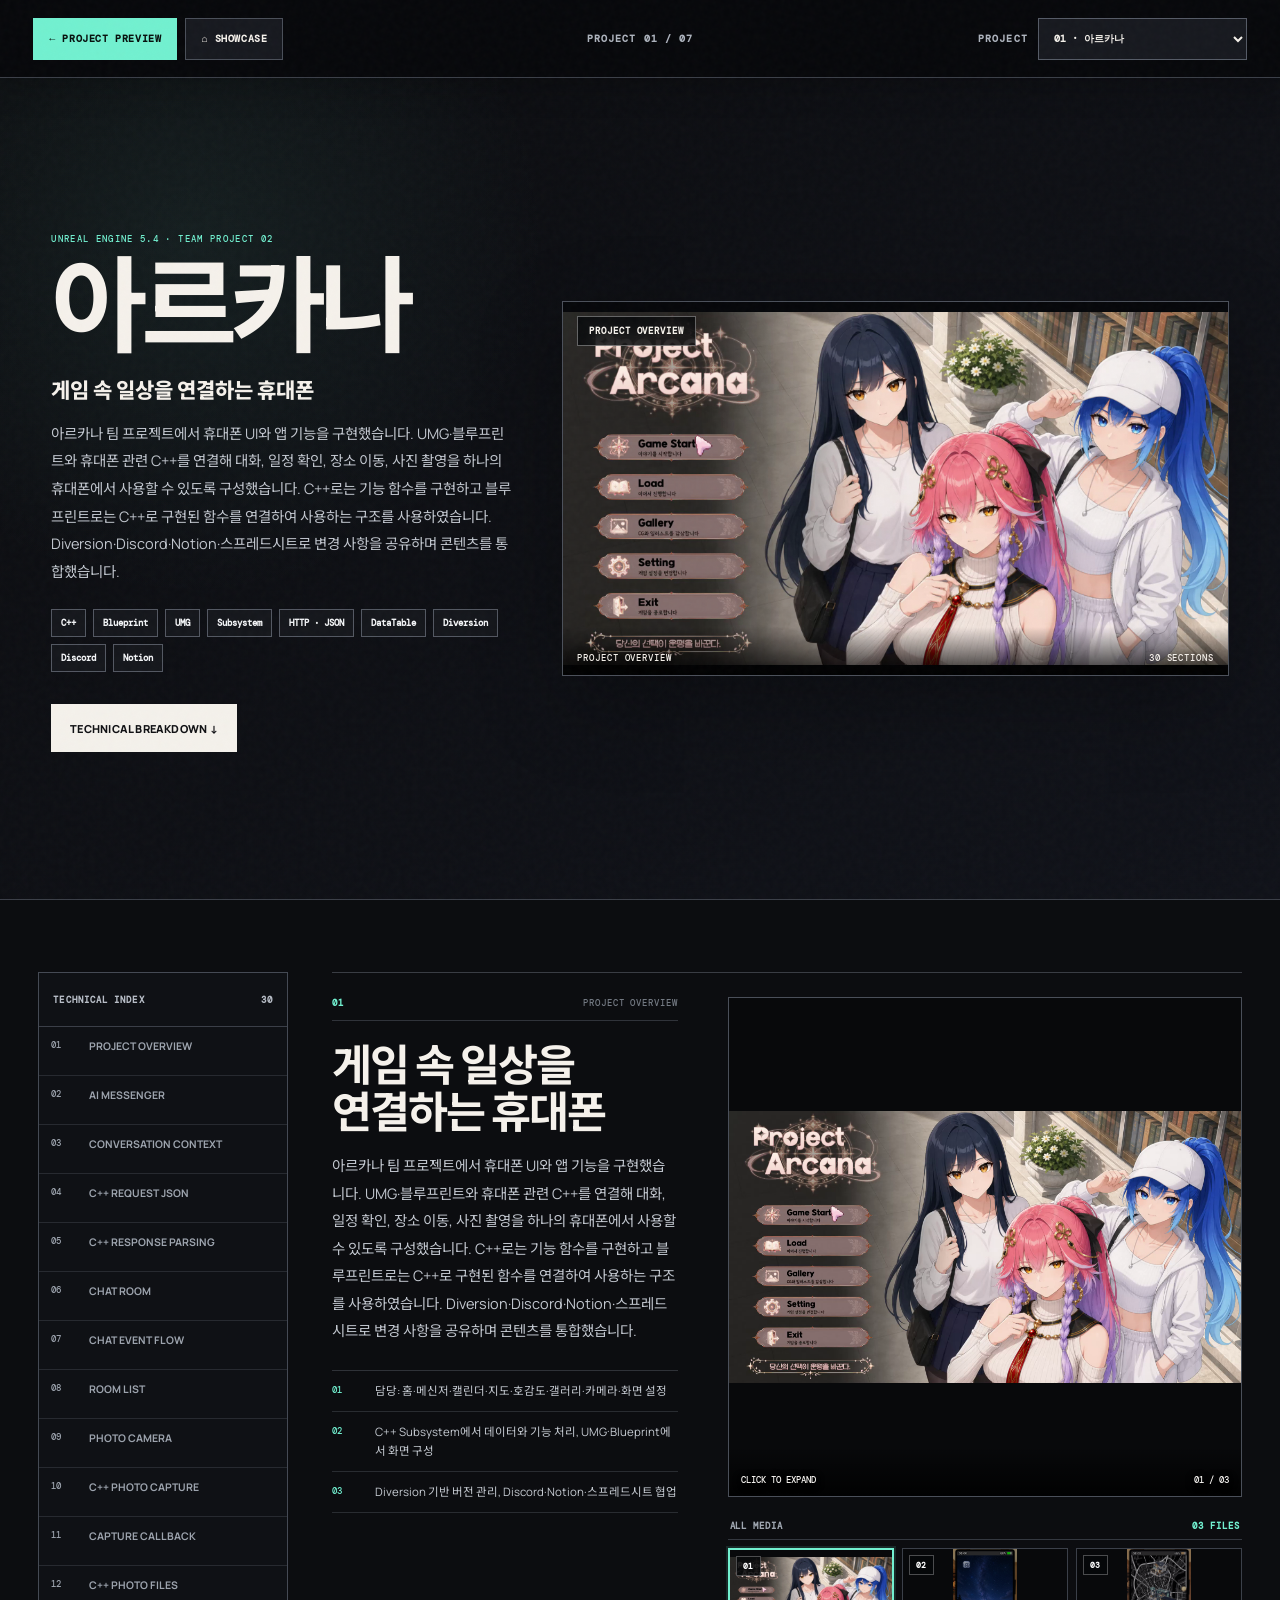
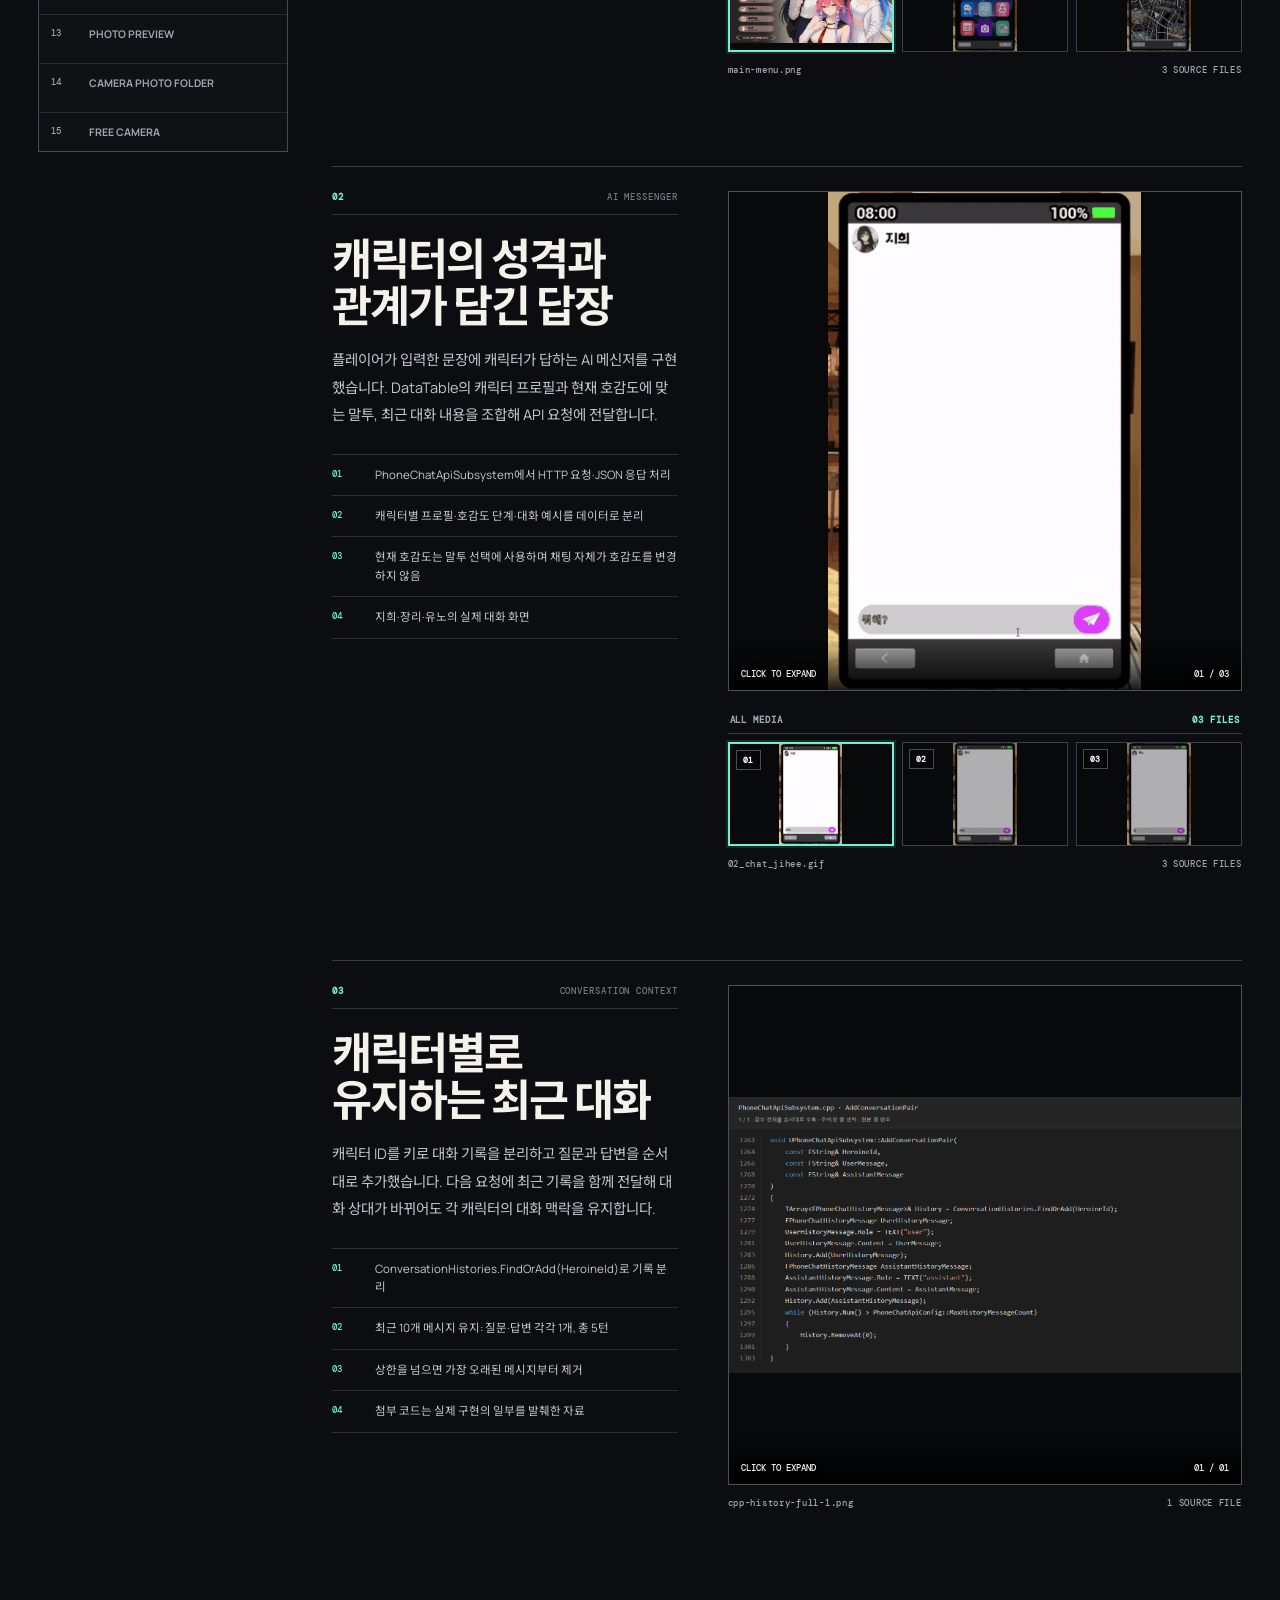
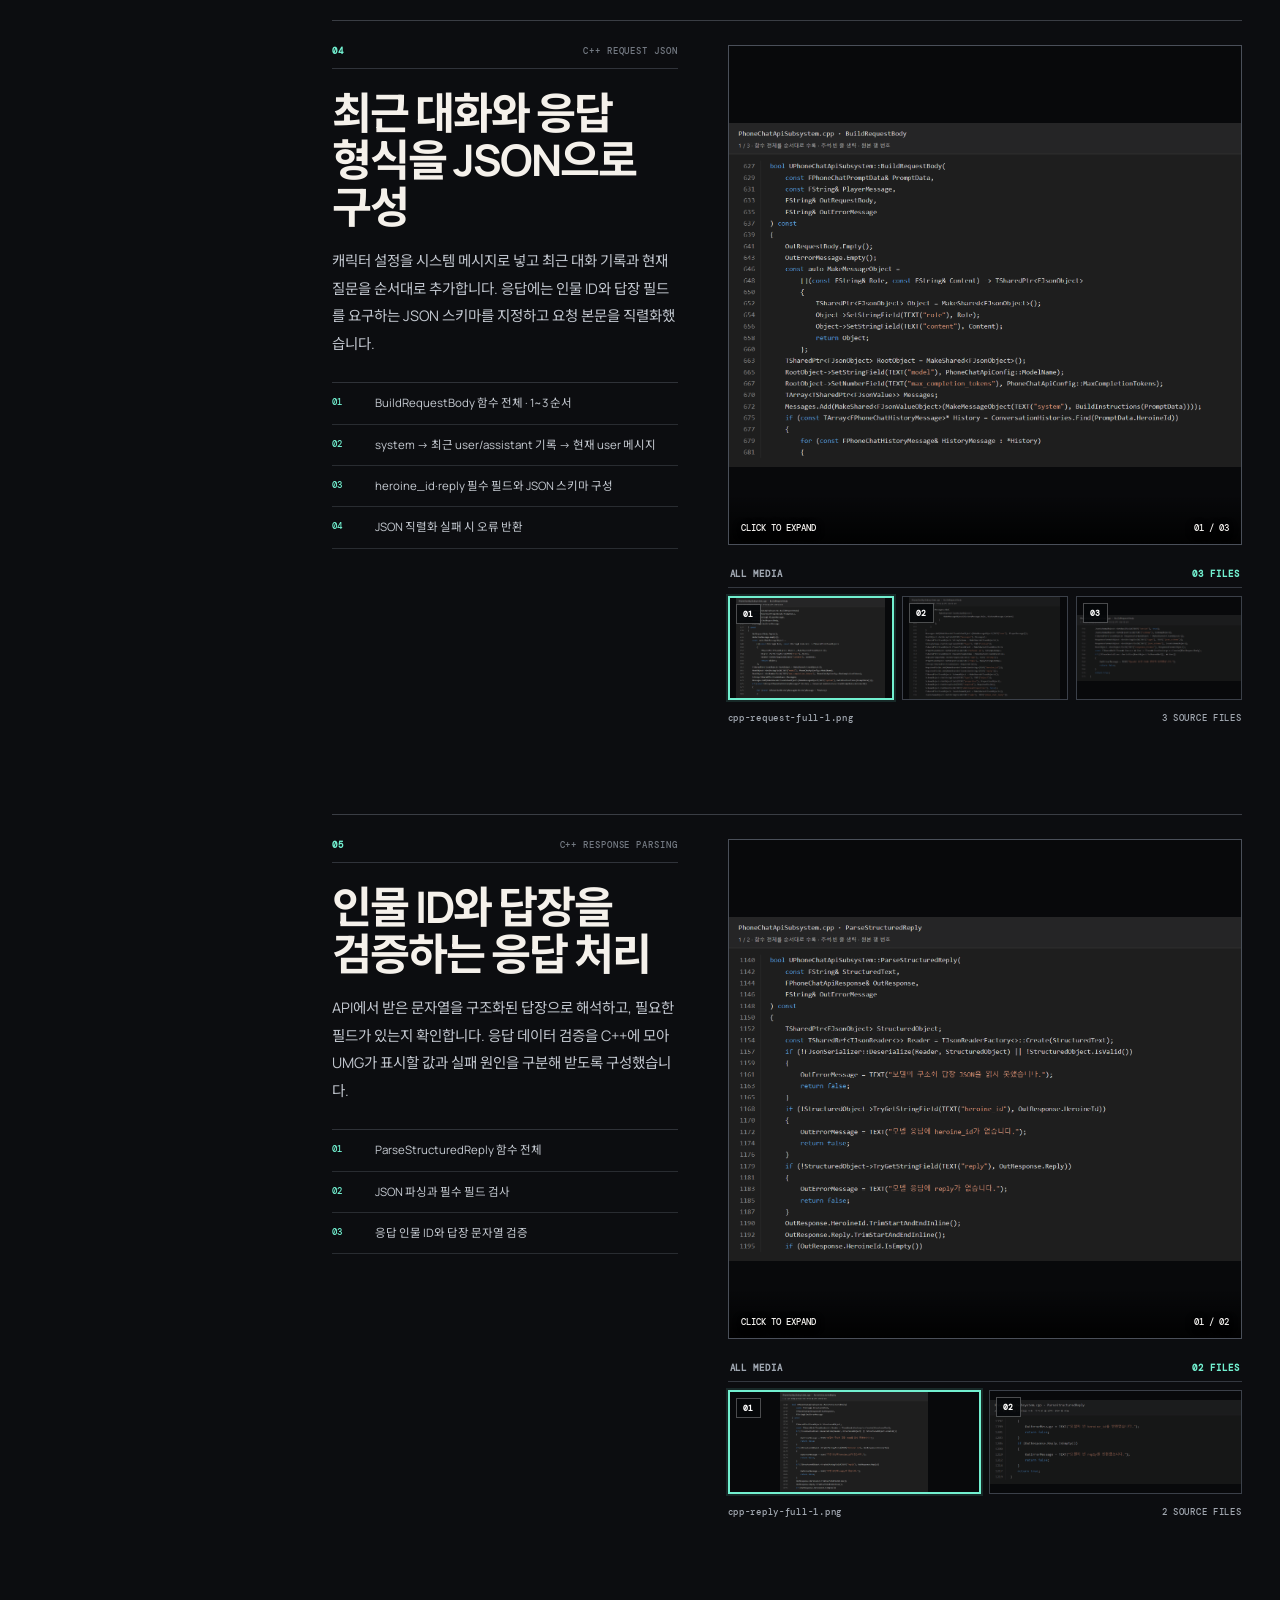
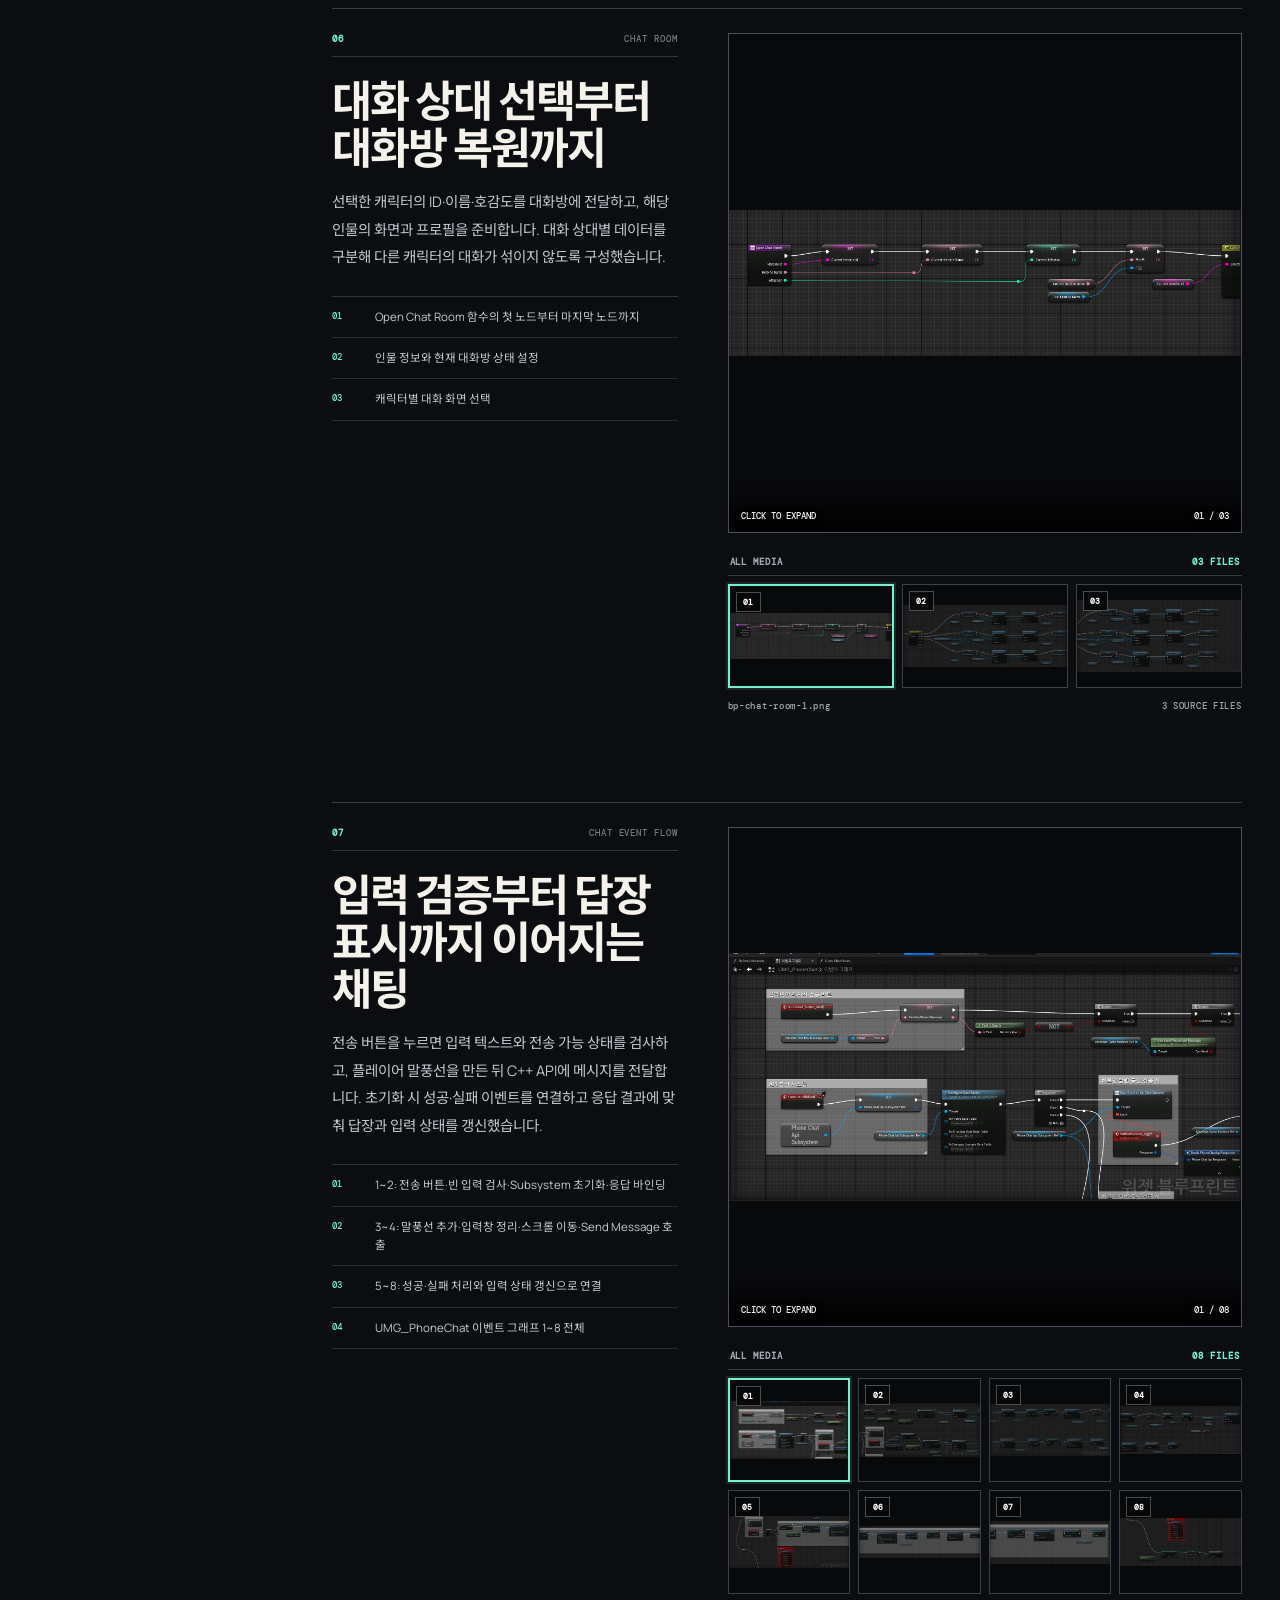
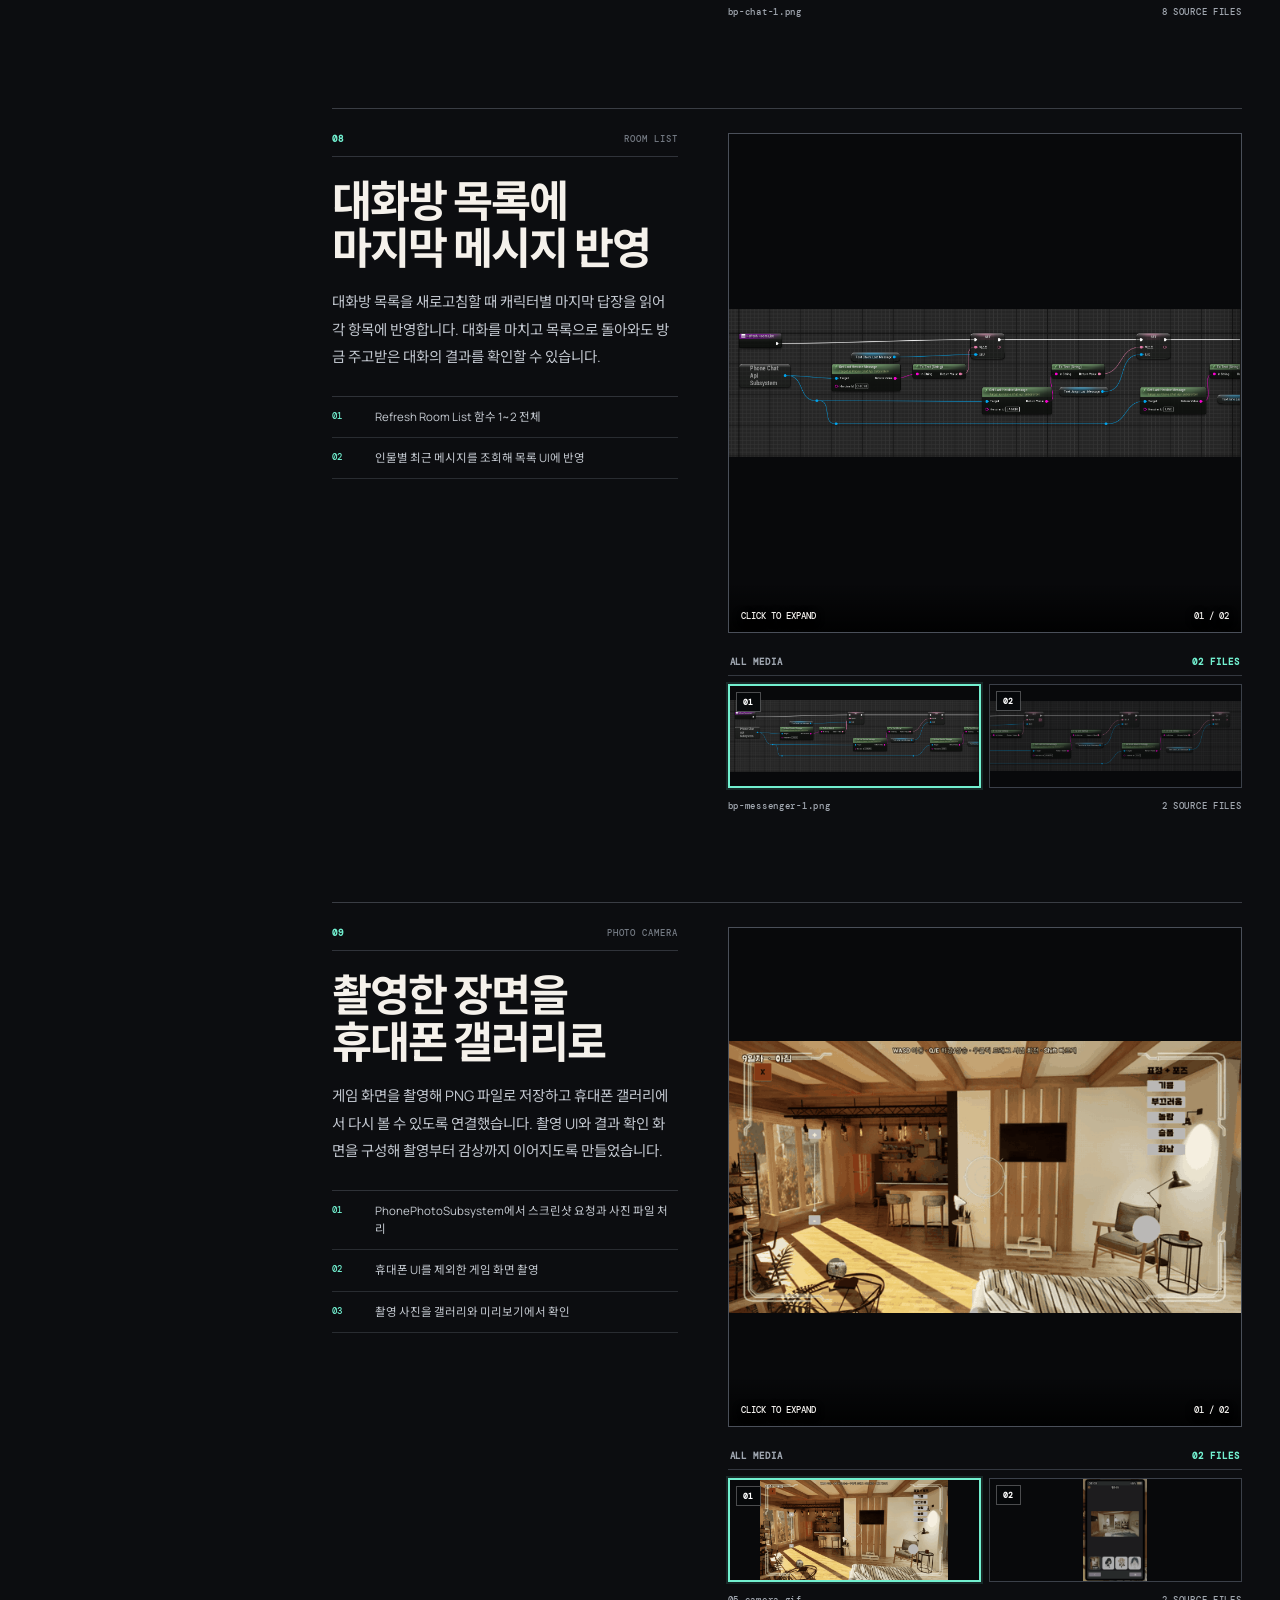
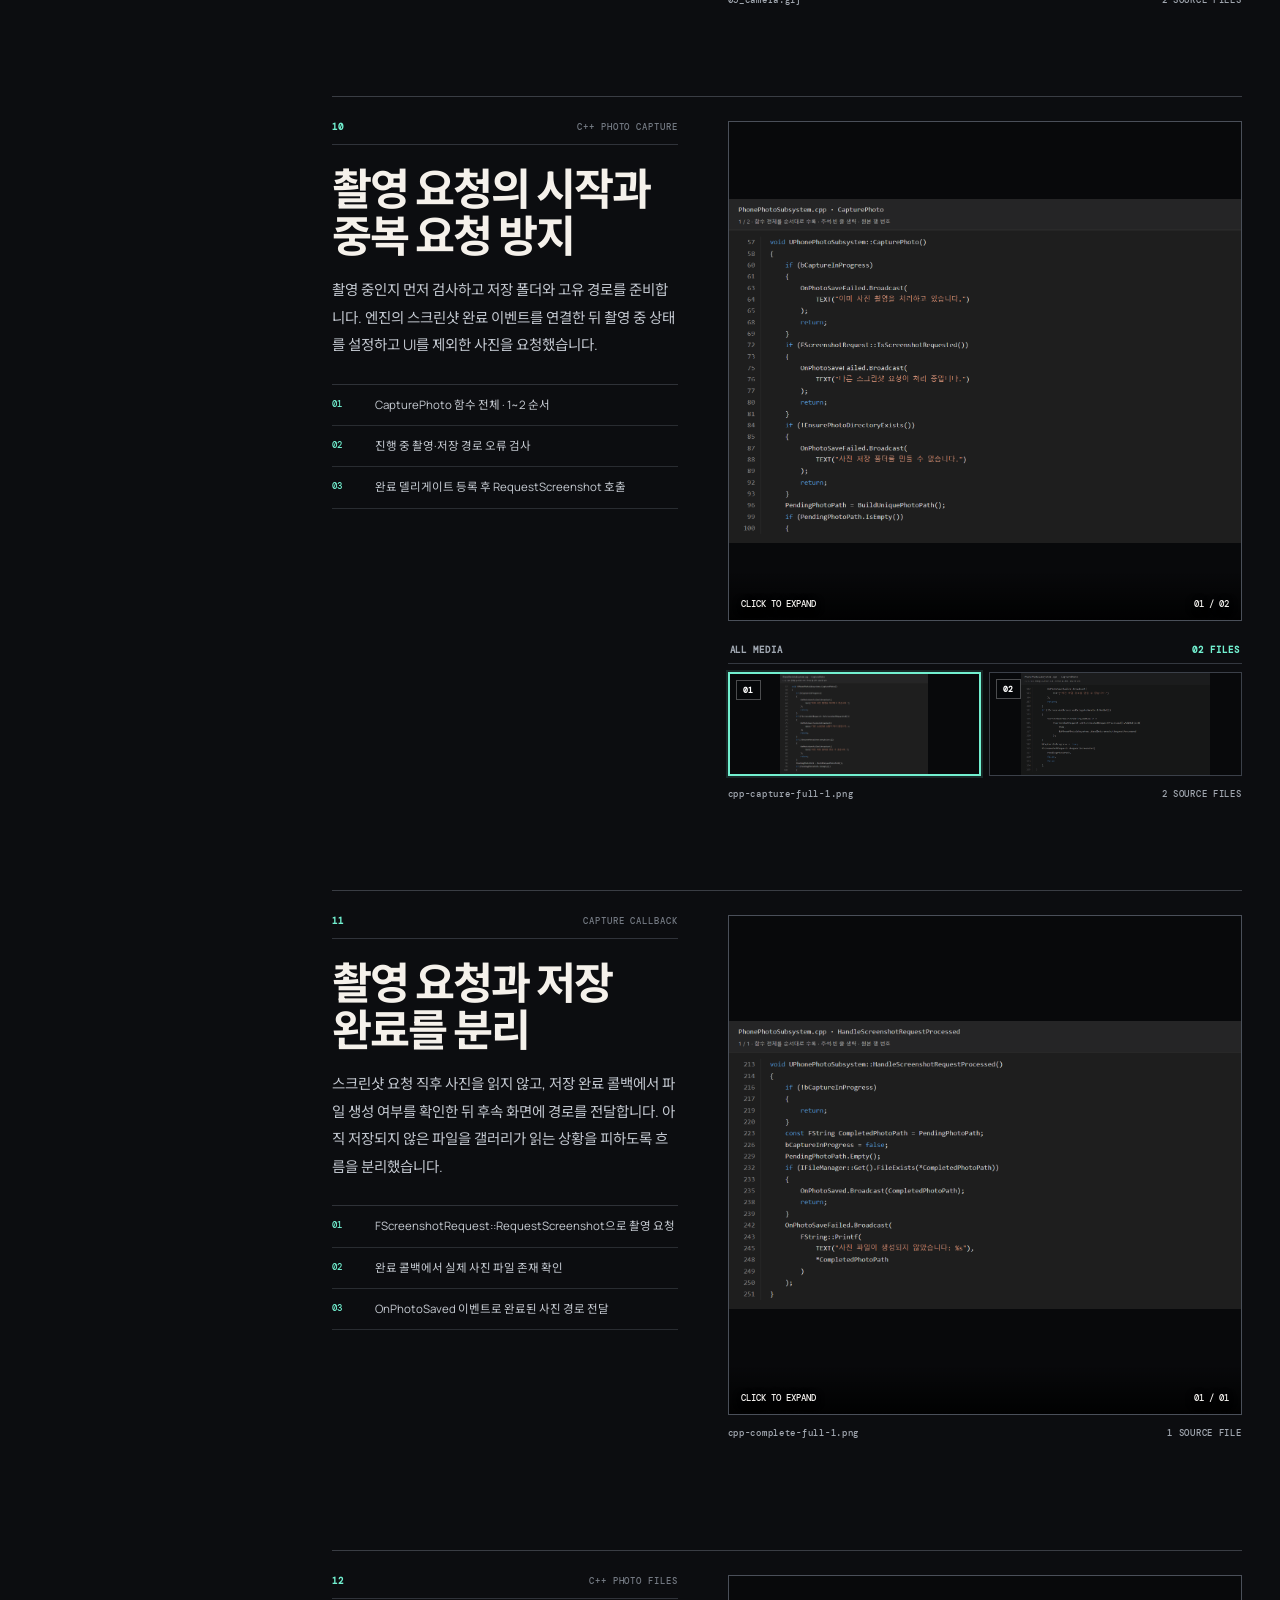
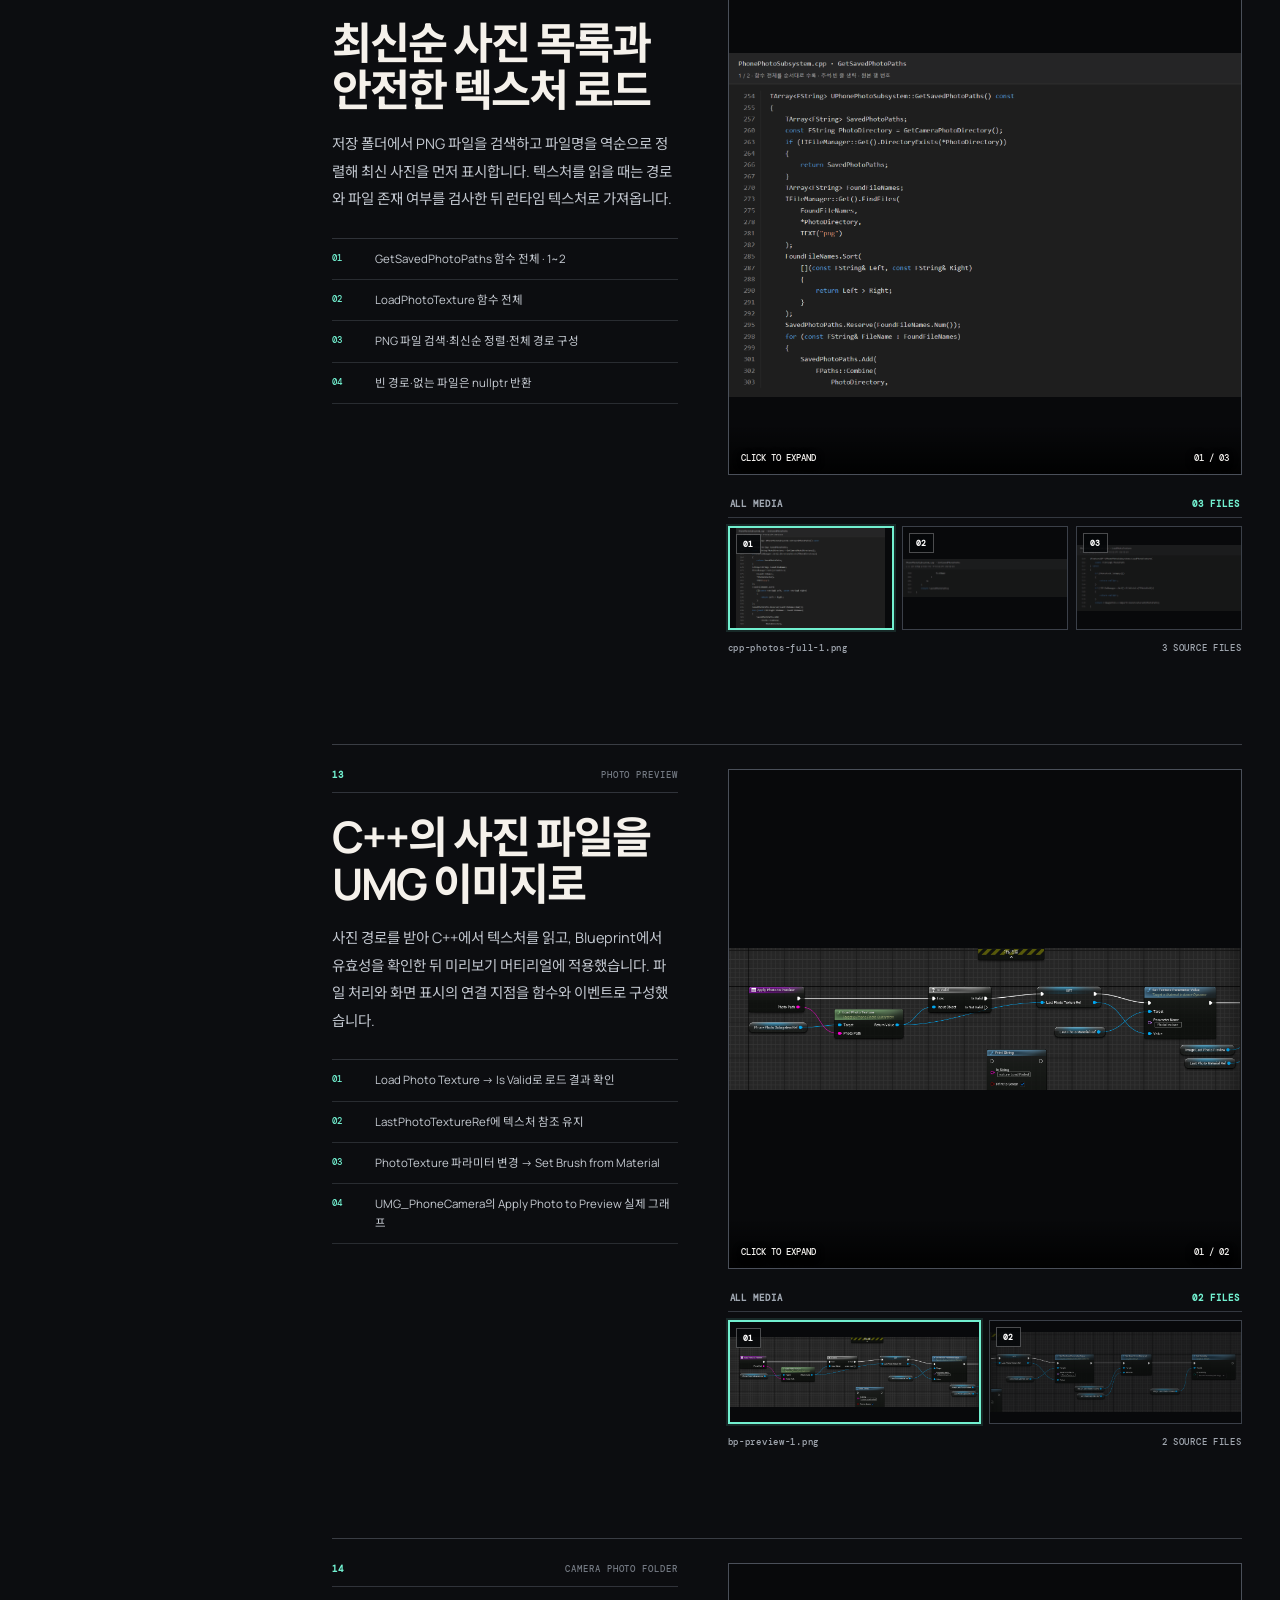
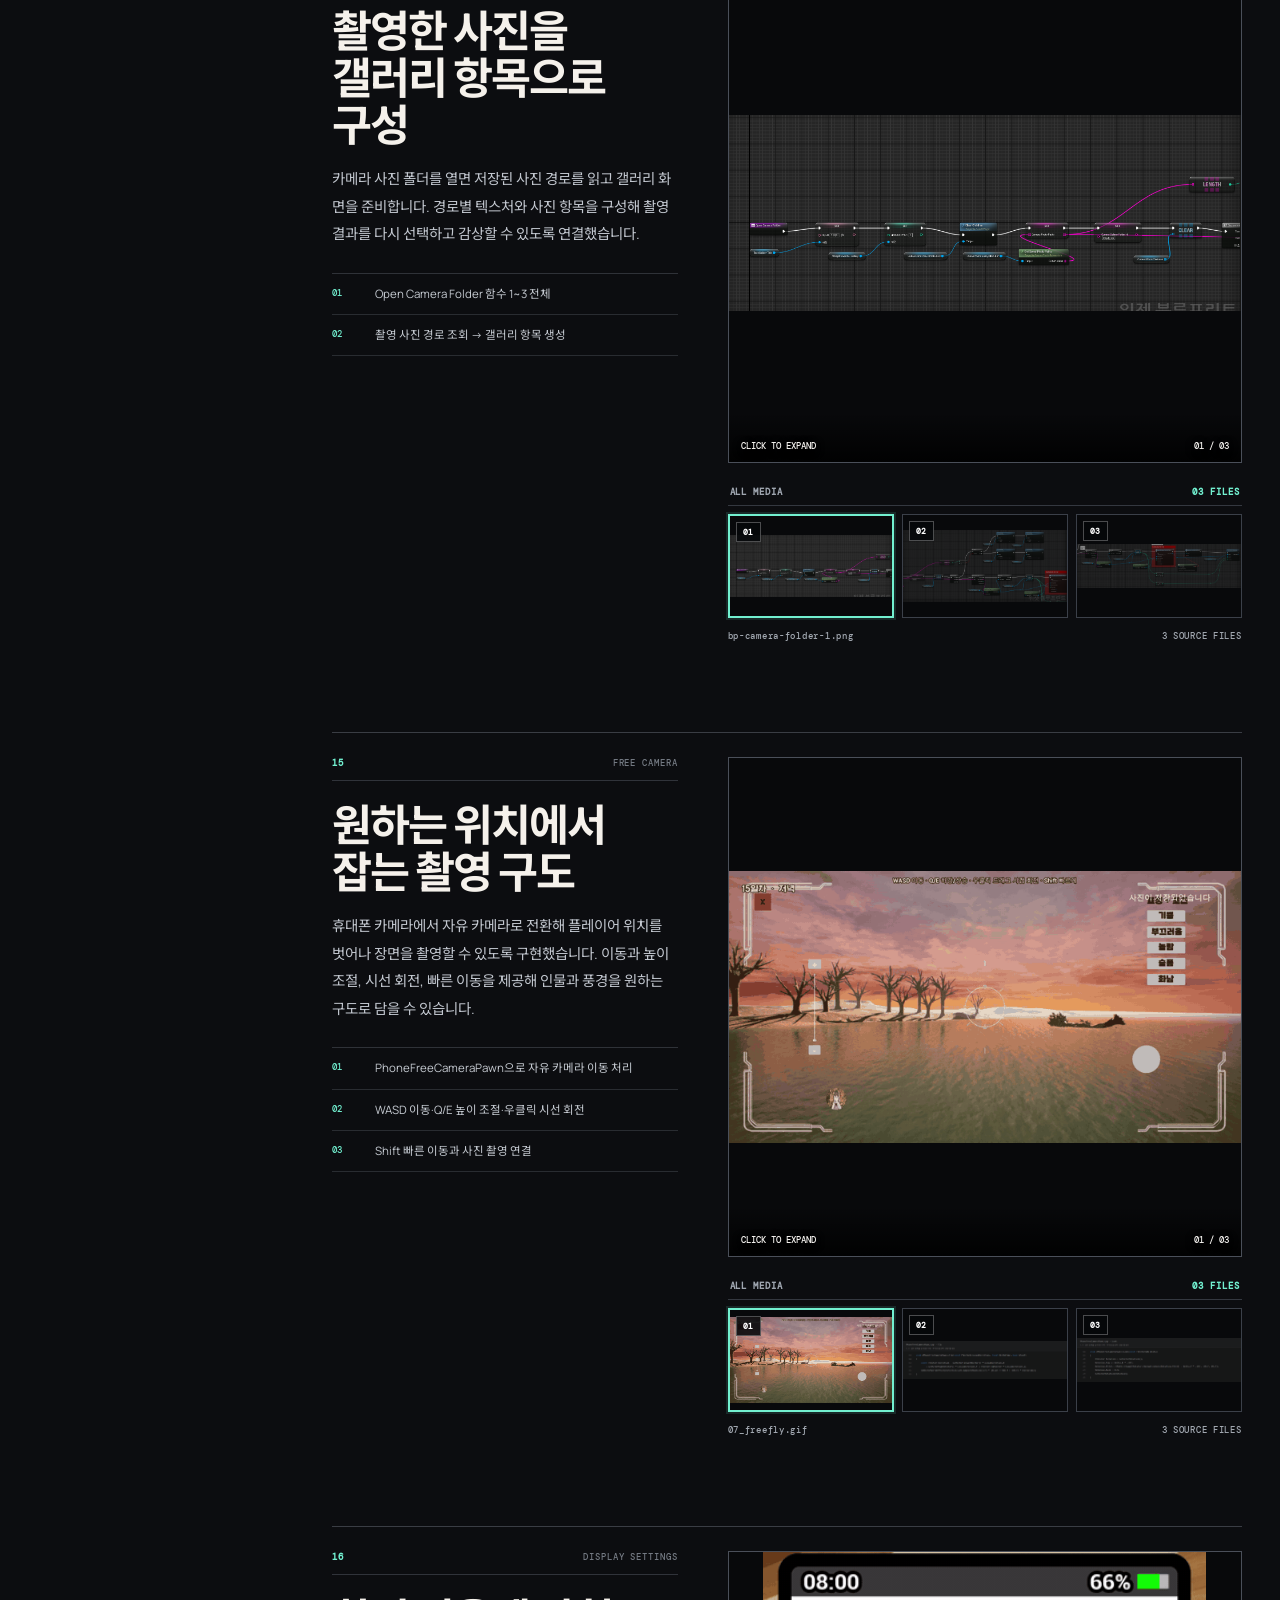
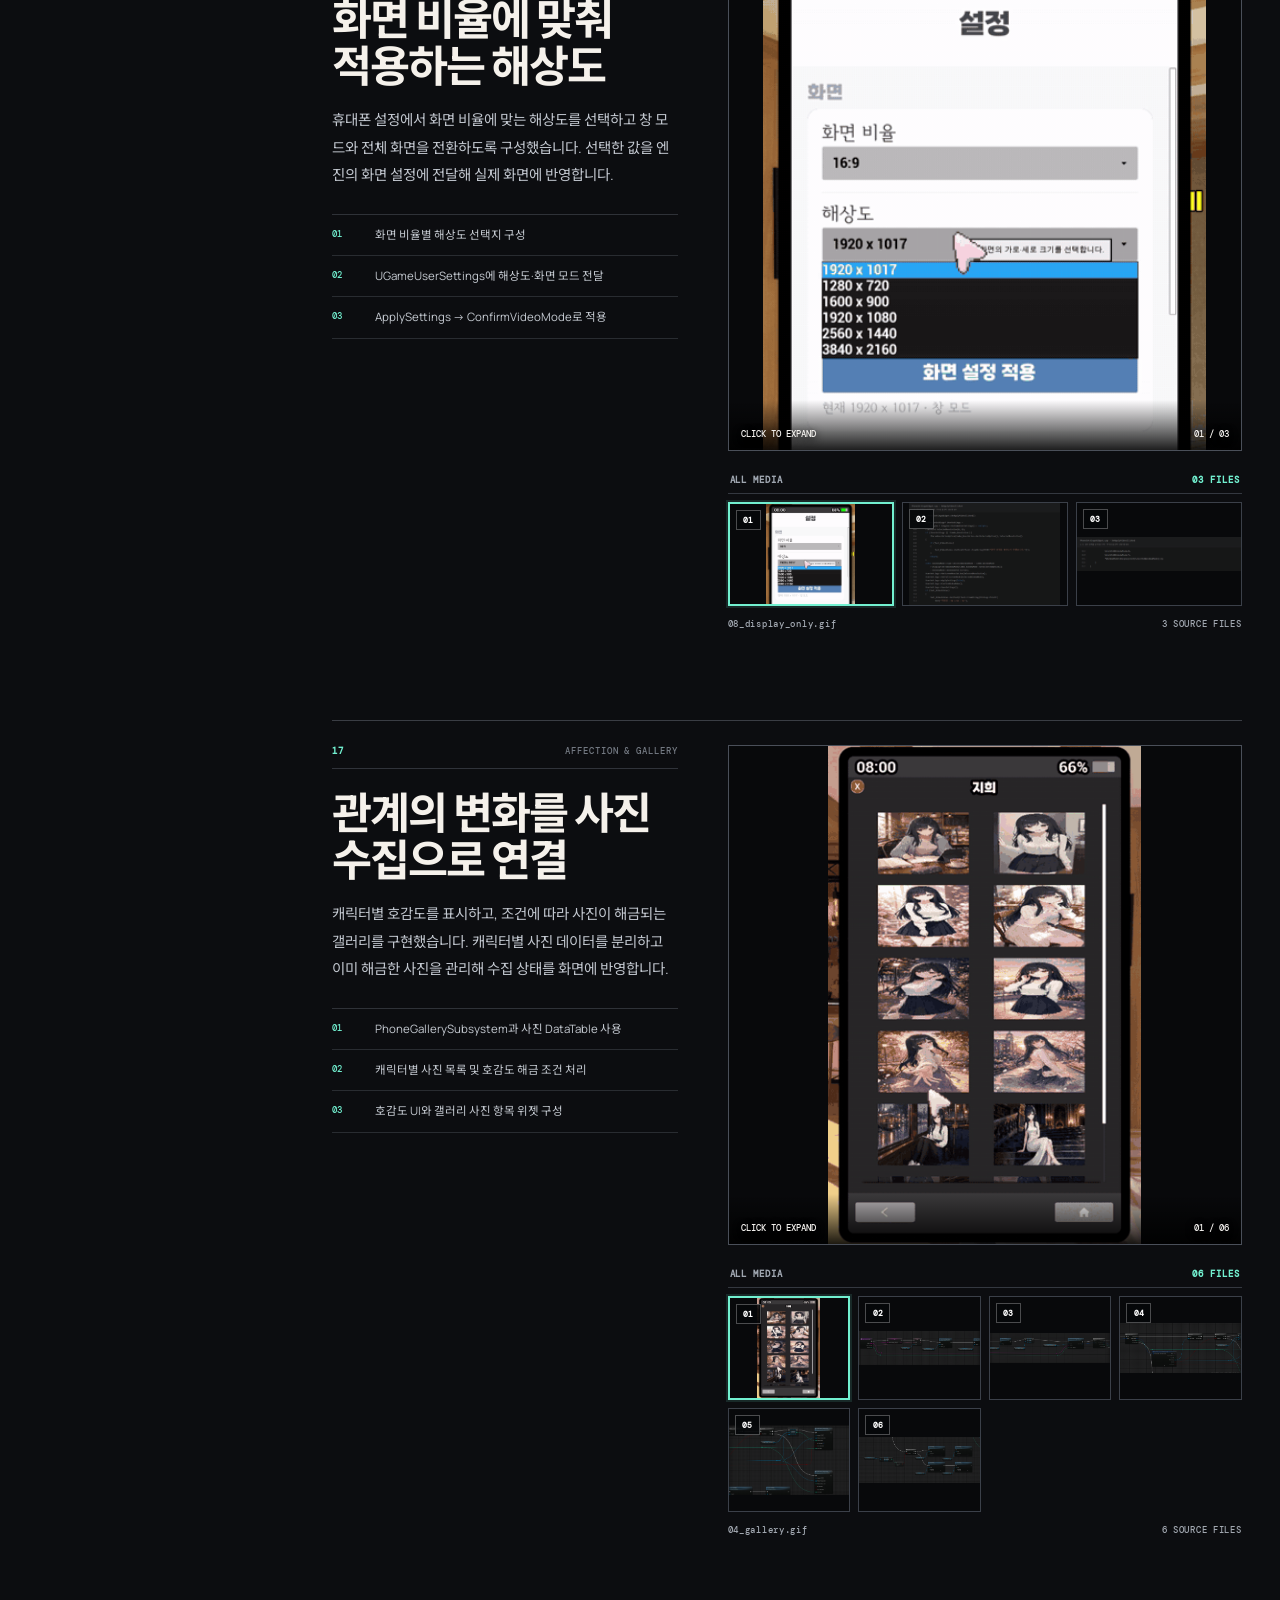
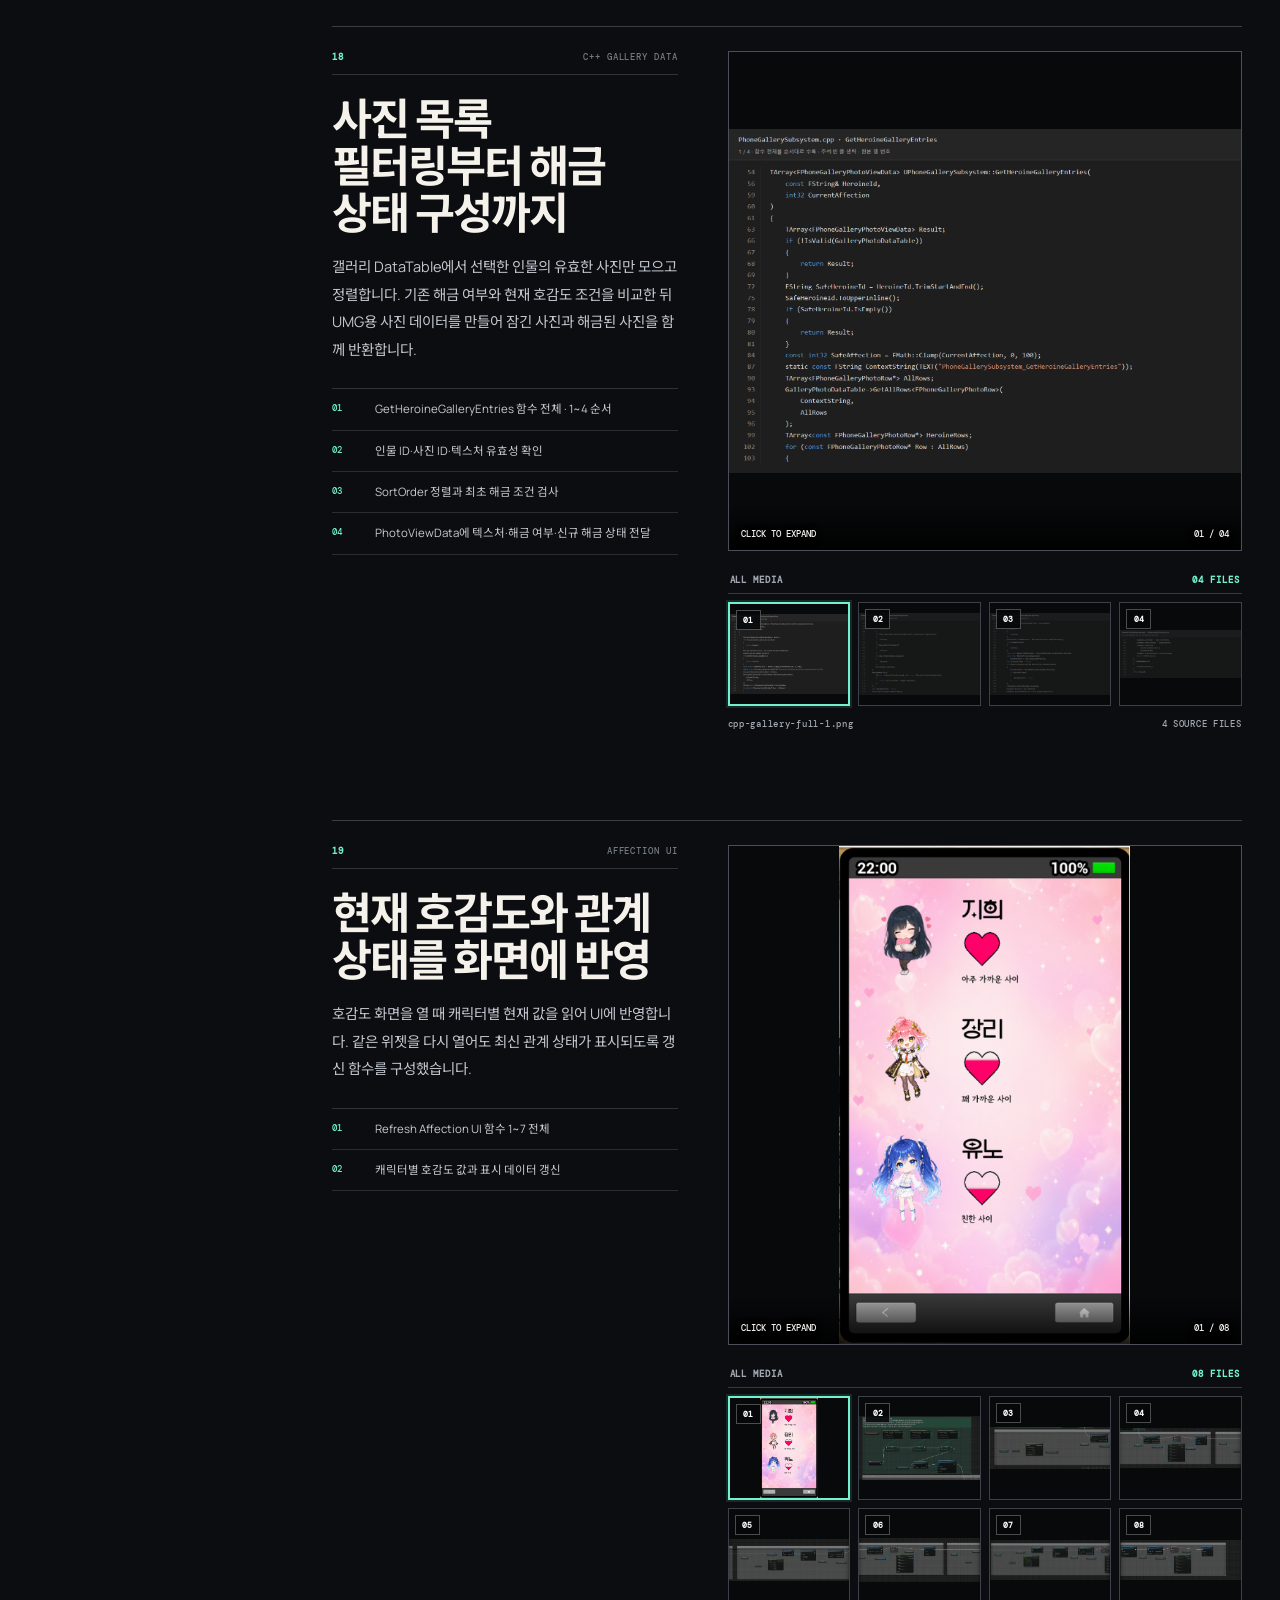
==== technical.html @ 2f7d4a88 "Initial portfolio showcase" ====
<!doctype html>
<html lang="ko">
<head>
  <meta charset="utf-8">
  <meta name="viewport" content="width=device-width,initial-scale=1">
  <meta name="description" content="게임 프로그래머 김민종 프로젝트 기술 상세">
  <title>Technical Detail | 김민종 Game Programmer</title>
  <link rel="stylesheet" href="technical-style.css">
</head>
<body>
  <div class="tech-noise" aria-hidden="true"></div>
  <div class="reading-progress" aria-hidden="true"><span id="reading-progress-bar"></span></div>

  <header class="tech-header">
    <div class="tech-header-left">
      <a id="back-preview" class="nav-btn nav-btn-primary" href="index.html">← PROJECT PREVIEW</a>
      <a id="back-showcase" class="nav-btn nav-btn-ghost" href="index.html">⌂ SHOWCASE</a>
    </div>
    <div class="tech-header-center">
      <span id="header-project-index">PROJECT 01 / 07</span>
    </div>
    <div class="tech-header-right">
      <label for="project-select">PROJECT</label>
      <select id="project-select" aria-label="기술 상세 프로젝트 선택"></select>
    </div>
  </header>

  <main>
    <section class="tech-hero" id="top">
      <div class="tech-hero-copy">
        <span class="eyebrow" id="hero-type">PROJECT TYPE</span>
        <h1 id="hero-title">아르카나</h1>
        <p class="hero-kicker" id="hero-kicker"></p>
        <p class="hero-desc" id="hero-desc"></p>
        <div class="hero-tags" id="hero-tags"></div>
        <div class="hero-actions">
          <a id="hero-demo" class="demo-link" href="#" target="_blank" rel="noopener">▶ PLAY VIDEO ON YOUTUBE ↗</a>
          <a id="hero-first-section" class="section-link" href="#section-01">TECHNICAL BREAKDOWN ↓</a>
        </div>
      </div>
      <div class="tech-hero-media">
        <div id="hero-media-content" class="hero-media-content"></div>
        <div class="hero-video-badge" id="hero-video-badge">PROJECT OVERVIEW</div>
        <a id="hero-youtube-open" class="hero-youtube-open" href="#" target="_blank" rel="noopener">YOUTUBE에서 크게 보기 ↗</a>
        <div class="hero-media-meta">
          <span id="hero-media-label">PROJECT OVERVIEW</span>
          <span id="hero-section-count">00 SECTIONS</span>
        </div>
      </div>
    </section>

    <section class="technical-layout">
      <aside class="technical-index">
        <div class="index-head">
          <span>TECHNICAL INDEX</span>
          <span id="index-count">00</span>
        </div>
        <nav id="section-nav" aria-label="기술 상세 목차"></nav>
      </aside>

      <div class="technical-content" id="technical-content"></div>
    </section>

    <section class="next-project-section">
      <div>
        <span class="eyebrow">NEXT TECHNICAL CASE</span>
        <h2 id="next-project-title">다음 프로젝트</h2>
      </div>
      <div class="next-actions">
        <a id="return-preview-bottom" href="index.html">← PROJECT PREVIEW</a>
        <button id="next-project-button" type="button">NEXT PROJECT →</button>
      </div>
    </section>
  </main>

  <div id="floating-tech-nav" class="floating-tech-nav" aria-label="빠른 페이지 이동">
    <a id="floating-preview" href="index.html">← PROJECT PREVIEW</a>
    <button id="to-top" type="button">↑ TOP</button>
  </div>

  <div id="media-lightbox" class="media-lightbox" aria-hidden="true">
    <button class="lightbox-close" type="button" aria-label="확대 보기 닫기">×</button>
    <button class="lightbox-prev" type="button" aria-label="이전 자료">←</button>
    <div class="lightbox-stage">
      <img id="lightbox-image" alt="확대된 프로젝트 자료">
      <video id="lightbox-video" controls playsinline></video>
      <div class="lightbox-caption">
        <span id="lightbox-title"></span>
        <span id="lightbox-counter"></span>
      </div>
    </div>
    <button class="lightbox-next" type="button" aria-label="다음 자료">→</button>
  </div>

  <script src="technical-script.js"></script>
</body>
</html>
---- technical-style.css ----
@import url('https://fonts.googleapis.com/css2?family=Archivo+Black&family=DM+Mono:wght@300;400;500&family=Manrope:wght@400;500;600;700;800&family=Noto+Sans+KR:wght@400;500;600;700;800;900&display=swap');

:root{--bg:#0c0d10;--panel:#111318;--panel2:#17191f;--text:#f5f1eb;--muted:#9ca2ab;--line:#30333a;--accent:#7be4ca;--hot:#ff7ca9}
*{box-sizing:border-box}html{scroll-behavior:smooth;scroll-padding-top:88px}body{margin:0;background:var(--bg);color:var(--text);font-family:'Manrope','Noto Sans KR',sans-serif;overflow-x:hidden}a{color:inherit;text-decoration:none}button,select{font:inherit;color:inherit}.tech-noise{position:fixed;inset:0;z-index:100;pointer-events:none;opacity:.045;background-image:url("data:image/svg+xml,%3Csvg viewBox='0 0 180 180' xmlns='http://www.w3.org/2000/svg'%3E%3Cfilter id='n'%3E%3CfeTurbulence type='fractalNoise' baseFrequency='.82' numOctaves='4' stitchTiles='stitch'/%3E%3C/filter%3E%3Crect width='100%25' height='100%25' filter='url(%23n)' opacity='.56'/%3E%3C/svg%3E")}.reading-progress{position:fixed;left:0;right:0;top:0;height:3px;background:transparent;z-index:110}.reading-progress span{display:block;height:100%;width:0;background:linear-gradient(90deg,var(--accent),var(--hot));transition:width .08s linear}
.tech-header{height:70px;padding:0 3vw;display:grid;grid-template-columns:1fr auto 1fr;align-items:center;position:sticky;top:0;z-index:40;background:rgba(12,13,16,.9);backdrop-filter:blur(14px);border-bottom:1px solid var(--line);font:500 9px 'DM Mono',monospace;letter-spacing:.11em}.tech-header-left{display:flex;gap:20px}.tech-header-left a{opacity:.72}.tech-header-left a:hover{opacity:1;color:var(--accent)}.tech-header-center{color:#818792}.tech-header-right{justify-self:end;display:flex;align-items:center;gap:10px}.tech-header-right label{color:#777d87}.tech-header select{border:1px solid #3b3f47;background:#111318;padding:9px 34px 9px 11px;font:500 10px 'DM Mono',monospace;cursor:pointer}
.tech-hero{min-height:calc(100vh - 70px);padding:5vw 4vw;display:grid;grid-template-columns:.82fr 1.18fr;gap:55px;align-items:center;border-bottom:1px solid var(--line);background:radial-gradient(circle at 15% 20%,rgba(123,228,202,.08),transparent 28%),linear-gradient(145deg,#0c0d10,#101219)}.eyebrow{font:500 9px 'DM Mono',monospace;letter-spacing:.15em;color:var(--accent)}.tech-hero h1{font-family:'Archivo Black','Noto Sans KR',sans-serif;font-size:clamp(62px,8.2vw,135px);line-height:.84;letter-spacing:-.073em;margin:18px 0 22px;word-break:keep-all}.hero-kicker{font-size:21px;font-weight:800;line-height:1.45;margin:0 0 13px;max-width:700px}.hero-desc{max-width:720px;color:var(--muted);line-height:1.9;font-size:14px}.hero-tags{display:flex;gap:7px;flex-wrap:wrap;margin-top:24px}.hero-tags span{padding:7px 9px;border:1px solid #3b3e46;font:500 9px 'DM Mono',monospace}.hero-actions{display:flex;gap:10px;flex-wrap:wrap;margin-top:30px}.hero-actions a{padding:13px 16px;font-size:11px;font-weight:800}.demo-link{background:var(--hot);color:#111}.demo-link.disabled{display:none}.section-link{border:1px solid #454952}.tech-hero-media{height:min(68vh,680px);min-height:440px;position:relative;border:1px solid #34373e;background:#090a0c;overflow:hidden}.tech-hero-media img{width:100%;height:100%;display:block;object-fit:contain;object-position:center;background:#090a0c}.hero-media-meta{position:absolute;left:13px;right:13px;bottom:11px;display:flex;justify-content:space-between;font:500 8px 'DM Mono',monospace;letter-spacing:.1em;text-shadow:0 2px 10px #000}
.technical-layout{width:min(1580px,94vw);margin:0 auto;display:grid;grid-template-columns:250px 1fr;gap:44px;padding:72px 0 100px}.technical-index{position:sticky;top:96px;align-self:start;max-height:calc(100vh - 120px);border:1px solid var(--line);background:#0f1115;overflow:hidden}.index-head{height:48px;padding:0 14px;display:flex;align-items:center;justify-content:space-between;border-bottom:1px solid var(--line);font:500 9px 'DM Mono',monospace;letter-spacing:.12em;color:#8b919a}.technical-index nav{overflow-y:auto;max-height:calc(100vh - 170px);scrollbar-width:thin;scrollbar-color:#454952 #111318}.index-link{width:100%;display:grid;grid-template-columns:30px 1fr;gap:8px;border:0;border-bottom:1px solid #272a30;background:transparent;color:#777e88;text-align:left;padding:11px 12px;cursor:pointer}.index-link span{font:500 9px 'DM Mono',monospace}.index-link strong{font-size:10px;line-height:1.35;font-weight:700;overflow:hidden;text-overflow:ellipsis;white-space:nowrap}.index-link.active{background:#181b20;color:white;border-left:3px solid var(--accent)}.index-link.active span{color:var(--accent)}
.technical-content{min-width:0;display:grid;gap:90px}.tech-section{min-height:570px;border-top:1px solid #3a3d44;padding-top:24px;display:grid;grid-template-columns:.82fr 1.18fr;gap:38px;align-items:start}.section-copy{position:sticky;top:102px;align-self:start;padding-right:12px}.section-number{display:flex;justify-content:space-between;align-items:center;border-bottom:1px solid #30333a;padding-bottom:11px;margin-bottom:20px;font:500 9px 'DM Mono',monospace;color:#747a83;letter-spacing:.1em}.section-number b{color:var(--accent)}.section-copy h2{font-size:clamp(30px,3.4vw,52px);letter-spacing:-.047em;line-height:1.08;margin:0 0 17px;word-break:keep-all}.section-copy>p{color:var(--muted);font-size:14px;line-height:1.9}.section-notes{margin-top:25px;border-top:1px solid #2f3238}.section-note{display:grid;grid-template-columns:34px 1fr;gap:9px;padding:11px 0;border-bottom:1px solid #292c31;color:#afb4bb;font-size:11px;line-height:1.6}.section-note b{font:500 9px 'DM Mono',monospace;color:var(--accent);padding-top:2px}
.section-media{min-width:0}.media-primary{position:relative;height:470px;border:1px solid #363941;background:#08090b;overflow:hidden;cursor:zoom-in}.media-primary img,.media-primary video{width:100%;height:100%;display:block;object-fit:contain;background:#08090b}.media-primary video{cursor:pointer}.media-empty{height:100%;display:grid;place-items:center;color:#656b74;font:500 10px 'DM Mono',monospace;letter-spacing:.1em}.media-primary-meta{position:absolute;left:11px;right:11px;bottom:10px;display:flex;justify-content:space-between;font:500 8px 'DM Mono',monospace;color:#f4f2ef;text-shadow:0 2px 8px #000;pointer-events:none}.media-thumbs{display:grid;grid-template-columns:repeat(4,minmax(0,1fr));gap:7px;margin-top:8px}.media-thumb{position:relative;height:82px;border:1px solid #32353c;background:#0c0d10;padding:0;overflow:hidden;cursor:pointer}.media-thumb img,.media-thumb video{width:100%;height:100%;object-fit:cover;opacity:.54}.media-thumb.active{border-color:var(--accent)}.media-thumb.active img,.media-thumb.active video{opacity:1}.thumb-more{display:grid;place-items:center;height:82px;border:1px solid #32353c;background:#13151a;color:#969ca5;font:500 10px 'DM Mono',monospace;cursor:pointer}.media-caption{display:flex;justify-content:space-between;gap:15px;margin-top:12px;color:#737983;font:500 8px 'DM Mono',monospace;letter-spacing:.08em}
.next-project-section{border-top:1px solid var(--line);padding:72px 4vw 90px;display:flex;align-items:end;justify-content:space-between;gap:30px;background:#0a0b0d}.next-project-section h2{font-family:'Archivo Black','Noto Sans KR',sans-serif;font-size:clamp(48px,7vw,105px);letter-spacing:-.065em;margin:10px 0 0}.next-actions{display:flex;gap:9px;flex-wrap:wrap;justify-content:flex-end}.next-actions a,.next-actions button{border:1px solid #454952;background:transparent;color:white;padding:14px 17px;font-size:11px;font-weight:800;cursor:pointer}.next-actions button{background:white;color:#111}
.media-lightbox{position:fixed;inset:0;z-index:90;background:rgba(3,4,6,.95);display:none;grid-template-columns:70px 1fr 70px;align-items:center;padding:22px}.media-lightbox.open{display:grid}.lightbox-stage{height:calc(100vh - 44px);position:relative;display:grid;place-items:center;min-width:0}.lightbox-stage img,.lightbox-stage video{max-width:100%;max-height:calc(100vh - 95px);object-fit:contain;display:none}.lightbox-stage img.active,.lightbox-stage video.active{display:block}.lightbox-caption{position:absolute;left:0;right:0;bottom:0;display:flex;justify-content:space-between;padding:10px 4px;color:#a8adb5;font:500 9px 'DM Mono',monospace}.lightbox-close{position:absolute;right:20px;top:14px;z-index:3;width:45px;height:45px;border:1px solid #5a5f67;background:#111318;color:white;font-size:25px;cursor:pointer}.lightbox-prev,.lightbox-next{width:48px;height:60px;border:1px solid #454a53;background:#111318;color:white;cursor:pointer}.lightbox-next{justify-self:end}
@media(max-width:1050px){.tech-hero{grid-template-columns:1fr;min-height:auto;padding-top:55px}.tech-hero-media{height:520px}.technical-layout{grid-template-columns:205px 1fr;gap:26px}.tech-section{grid-template-columns:1fr}.section-copy{position:static}.media-primary{height:500px}}
@media(max-width:760px){html{scroll-padding-top:64px}.tech-header{height:62px;padding:0 4vw;grid-template-columns:1fr auto}.tech-header-center,.tech-header-left #back-showcase,.tech-header-right label{display:none}.tech-header-left{gap:0}.tech-header-right select{max-width:150px}.tech-hero{padding:44px 5vw 50px}.tech-hero h1{font-size:clamp(52px,15vw,86px)}.hero-kicker{font-size:18px}.tech-hero-media{height:360px;min-height:0}.technical-layout{width:90vw;grid-template-columns:1fr;padding-top:30px}.technical-index{position:sticky;top:62px;z-index:20;max-height:none;border-inline:0;background:#0c0d10}.index-head{display:none}.technical-index nav{max-height:none;display:flex;overflow-x:auto;overflow-y:hidden;scrollbar-width:none;border-bottom:1px solid var(--line)}.index-link{flex:0 0 auto;width:auto;min-width:64px;display:block;padding:11px 12px;border-bottom:0;border-right:1px solid #272a30}.index-link strong{display:none}.index-link.active{border-left:0;border-bottom:3px solid var(--accent)}.technical-content{gap:62px}.tech-section{min-height:0;padding-top:20px}.section-copy{padding:0}.section-copy h2{font-size:31px}.media-primary{height:330px}.media-thumbs{grid-template-columns:repeat(3,1fr)}.next-project-section{align-items:flex-start;flex-direction:column;padding:55px 5vw}.next-actions{justify-content:flex-start}.media-lightbox{grid-template-columns:44px 1fr 44px;padding:8px}.lightbox-prev,.lightbox-next{width:38px;height:52px}.lightbox-close{right:11px;top:9px}}
@media(max-width:440px){.tech-header-left a{font-size:8px}.tech-header select{font-size:8px;max-width:132px}.tech-hero-media{height:270px}.media-primary{height:270px}.media-thumbs{grid-template-columns:repeat(2,1fr)}.next-actions{display:grid;width:100%}.next-actions a,.next-actions button{text-align:center;width:100%}}


/* ===== V4 visibility & video pass ===== */
:root{--muted:#bcc2cb;--line:#3b3f48;--accent:#72f0d0;--hot:#ff3d5f;--youtube:#ff0033}
.tech-header{height:78px;padding:0 2.6vw;font-size:10px;background:rgba(8,9,12,.96);box-shadow:0 8px 32px rgba(0,0,0,.22)}
.tech-header-left{gap:8px;align-items:center}
.tech-header-left a{opacity:1}
.nav-btn{display:inline-flex;align-items:center;justify-content:center;min-height:42px;padding:0 15px;border:1px solid #4a4f59;font-weight:800;letter-spacing:.06em;transition:.2s ease}
.nav-btn-primary{background:var(--accent);border-color:var(--accent);color:#07100d!important}
.nav-btn-primary:hover{background:#fff;border-color:#fff;color:#111!important;transform:translateX(-2px)}
.nav-btn-ghost{background:#17191f;color:#f5f1eb!important}.nav-btn-ghost:hover{border-color:#fff!important;background:#23262d}
.tech-header-center{font-size:10px;color:#aeb4be;font-weight:700}
.tech-header-right label{color:#aeb4be;font-weight:700}.tech-header select{min-height:42px;border-color:#555b66;background:#17191f;font-size:10px;font-weight:700}
.tech-hero{min-height:calc(100vh - 78px);padding:4vw;gap:48px}
.hero-desc{color:#c2c7cf;font-size:14.5px}.hero-tags span{border-color:#535862;background:#15171c;color:#f2f4f6;font-weight:700}
.hero-actions{margin-top:32px}.hero-actions a{display:inline-flex;align-items:center;justify-content:center;min-height:48px;padding:0 18px;border:1px solid #5b606a;font-size:11px;letter-spacing:.02em;transition:.2s ease}
.demo-link{background:var(--youtube);border-color:var(--youtube)!important;color:white!important;box-shadow:0 10px 30px rgba(255,0,51,.18)}.demo-link:hover{background:#fff;color:#111!important;border-color:#fff!important;transform:translateY(-2px)}
.section-link{background:#f4f1eb;color:#101114!important;border-color:#f4f1eb!important}.section-link:hover{background:var(--accent);border-color:var(--accent)!important;transform:translateY(-2px)}
.tech-hero-media{height:auto;min-height:0;aspect-ratio:16/9;position:relative;border:1px solid #4b505a;background:#06070a;overflow:hidden;box-shadow:0 26px 80px rgba(0,0,0,.28)}
.hero-media-content{position:absolute;inset:0;display:grid;place-items:center;background:#06070a}.hero-media-content img,.hero-youtube-frame{width:100%;height:100%;display:block;border:0;object-fit:contain;background:#06070a}
.hero-video-badge{position:absolute;left:14px;top:14px;z-index:2;padding:8px 11px;border:1px solid rgba(255,255,255,.36);background:rgba(5,7,10,.78);backdrop-filter:blur(10px);font:700 9px 'DM Mono',monospace;letter-spacing:.1em}.hero-video-badge.video{background:var(--youtube);border-color:var(--youtube);color:white}
.hero-youtube-open{position:absolute;right:14px;top:14px;z-index:2;padding:10px 13px;background:rgba(5,7,10,.9);border:1px solid rgba(255,255,255,.42);color:white;font:700 9px 'DM Mono',monospace;letter-spacing:.06em}.hero-youtube-open:hover{background:var(--youtube);border-color:var(--youtube)}.hero-youtube-open.hidden{display:none}
.hero-media-meta{left:0;right:0;bottom:0;padding:25px 14px 11px;background:linear-gradient(transparent,rgba(0,0,0,.82));font-size:9px}
.technical-index{border-color:#454a54}.index-head{height:54px;color:#b7bdc6;font-size:9px;font-weight:700}.index-link{min-height:49px;color:#9da4ae;padding:12px}.index-link strong{font-size:10.5px}.index-link:hover{background:#181b20;color:#fff}.index-link.active{background:linear-gradient(90deg,rgba(114,240,208,.14),#181b20);color:#fff;border-left:4px solid var(--accent)}
.section-copy>p{color:#c2c7cf;font-size:14.5px}.section-note{color:#c5cad1;font-size:11.5px}
.media-primary{height:500px;border-color:#4a4f59;background:#050608}.media-primary-meta{left:0;right:0;bottom:0;padding:28px 12px 10px;background:linear-gradient(transparent,rgba(0,0,0,.88));font-size:9px}
.media-gallery-head{display:flex;align-items:center;justify-content:space-between;margin-top:14px;padding:9px 2px 7px;border-bottom:1px solid #343840;color:#9fa6b0;font:700 9px 'DM Mono',monospace;letter-spacing:.1em}.media-gallery-head strong{color:var(--accent)}
.media-thumbs{display:grid;grid-template-columns:repeat(auto-fit,minmax(118px,1fr));gap:8px;margin-top:8px}
.media-thumb{height:104px;border-color:#3b4049;background:#08090b;position:relative}.media-thumb img,.media-thumb video{object-fit:contain;opacity:.68;background:#08090b}.media-thumb:hover{border-color:#8c939e}.media-thumb:hover img,.media-thumb:hover video{opacity:1}.media-thumb.active{border:2px solid var(--accent);box-shadow:0 0 0 2px rgba(114,240,208,.12)}.media-thumb.active img,.media-thumb.active video{opacity:1}.thumb-index{position:absolute;left:6px;top:6px;display:grid;place-items:center;min-width:25px;height:20px;padding:0 5px;background:rgba(5,7,10,.88);border:1px solid rgba(255,255,255,.28);color:#fff;font:700 8px 'DM Mono',monospace}
.media-caption{font-size:9px;color:#a2a8b1}
.floating-tech-nav{position:fixed;right:22px;bottom:22px;z-index:60;display:flex;gap:7px;opacity:0;pointer-events:none;transform:translateY(12px);transition:.22s ease}.floating-tech-nav.show{opacity:1;pointer-events:auto;transform:translateY(0)}.floating-tech-nav a,.floating-tech-nav button{min-height:43px;border:1px solid #545a64;background:#111318;color:white;padding:0 13px;font:800 9px 'DM Mono',monospace;letter-spacing:.05em;cursor:pointer;box-shadow:0 12px 28px rgba(0,0,0,.3)}.floating-tech-nav a{display:inline-flex;align-items:center;background:var(--accent);border-color:var(--accent);color:#07100d}.floating-tech-nav button:hover{background:#fff;color:#111}.floating-tech-nav a:hover{background:#fff;border-color:#fff}
.next-actions a,.next-actions button{min-height:48px}.next-actions a{background:#17191f}.next-actions a:hover{border-color:var(--accent);color:var(--accent)}
@media(max-width:1050px){.tech-hero{padding-top:46px}.tech-hero-media{height:auto;aspect-ratio:16/9}.media-primary{height:470px}}
@media(max-width:760px){html{scroll-padding-top:72px}.tech-header{height:68px;padding:0 3vw;grid-template-columns:1fr auto}.tech-header-left{gap:6px}.tech-header-left #back-showcase{display:inline-flex}.nav-btn{min-height:38px;padding:0 10px;font-size:8px}.tech-header-right select{min-height:38px;max-width:125px}.tech-hero{padding-top:40px}.tech-hero-media{height:auto;aspect-ratio:16/9}.hero-video-badge{left:8px;top:8px;padding:6px 8px}.hero-youtube-open{right:8px;top:8px;padding:7px 8px}.media-primary{height:340px}.media-thumbs{grid-template-columns:repeat(3,minmax(0,1fr))}.media-thumb{height:92px}.floating-tech-nav{right:10px;bottom:10px}.floating-tech-nav a,.floating-tech-nav button{min-height:40px;padding:0 10px}.floating-tech-nav a{max-width:165px}.technical-index{top:68px}}
@media(max-width:480px){.tech-header-left #back-showcase{display:none}.nav-btn-primary{font-size:7.5px}.hero-actions{display:grid}.hero-actions a{width:100%}.media-primary{height:290px}.media-thumbs{grid-template-columns:repeat(2,minmax(0,1fr))}.media-thumb{height:105px}.hero-youtube-open{font-size:7px}.floating-tech-nav a{display:none}}
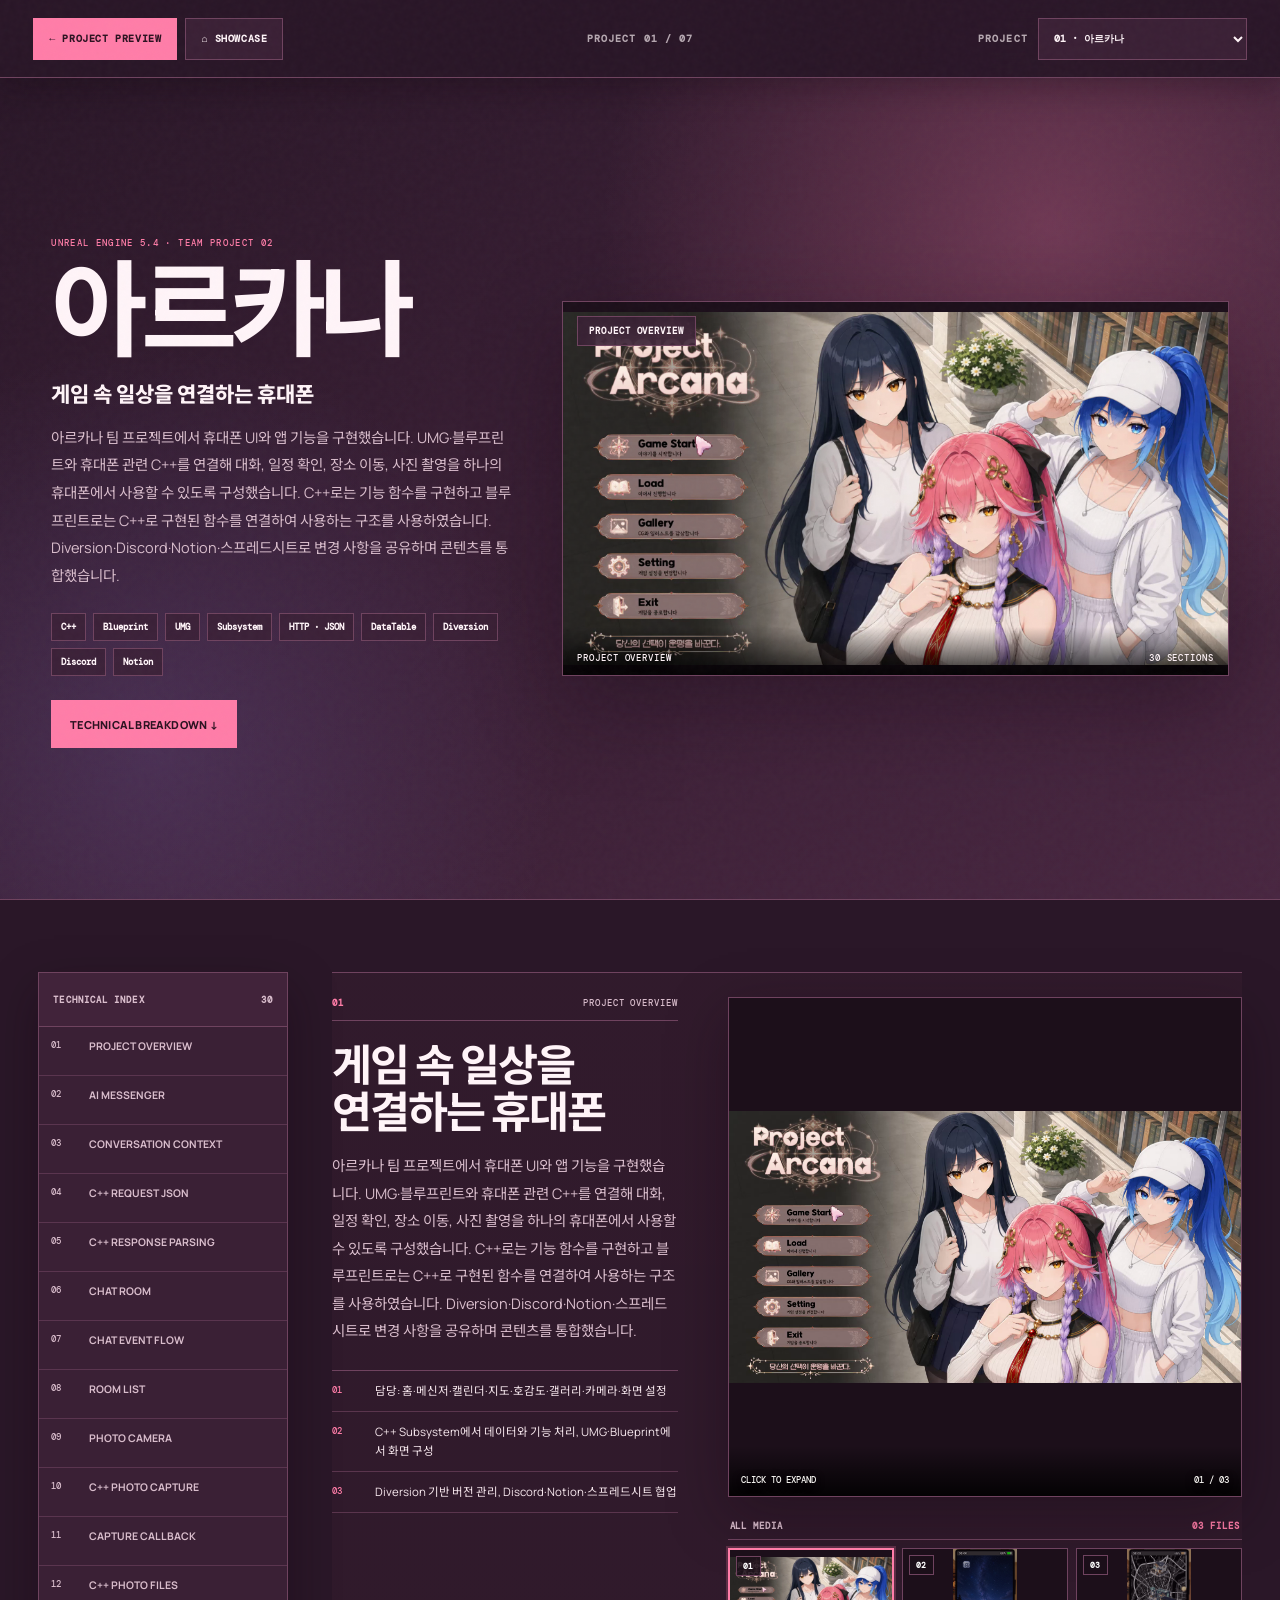
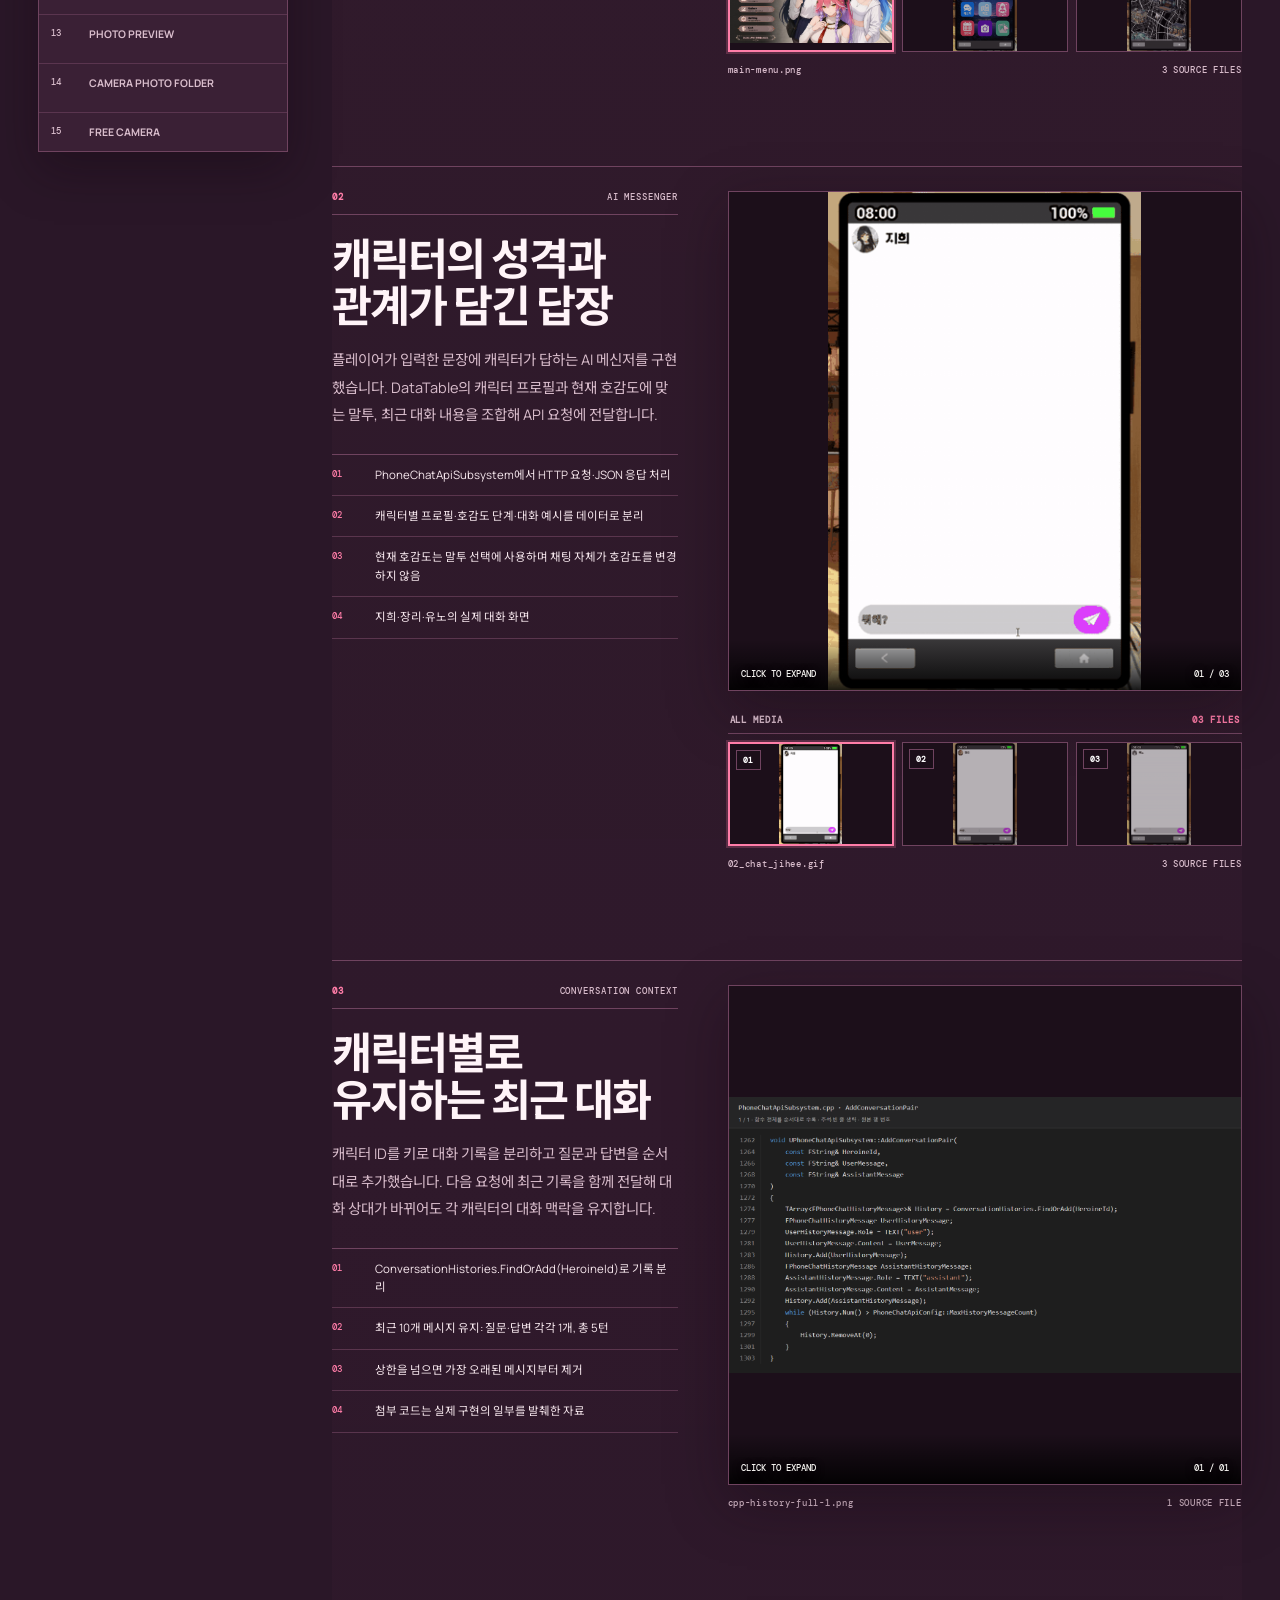
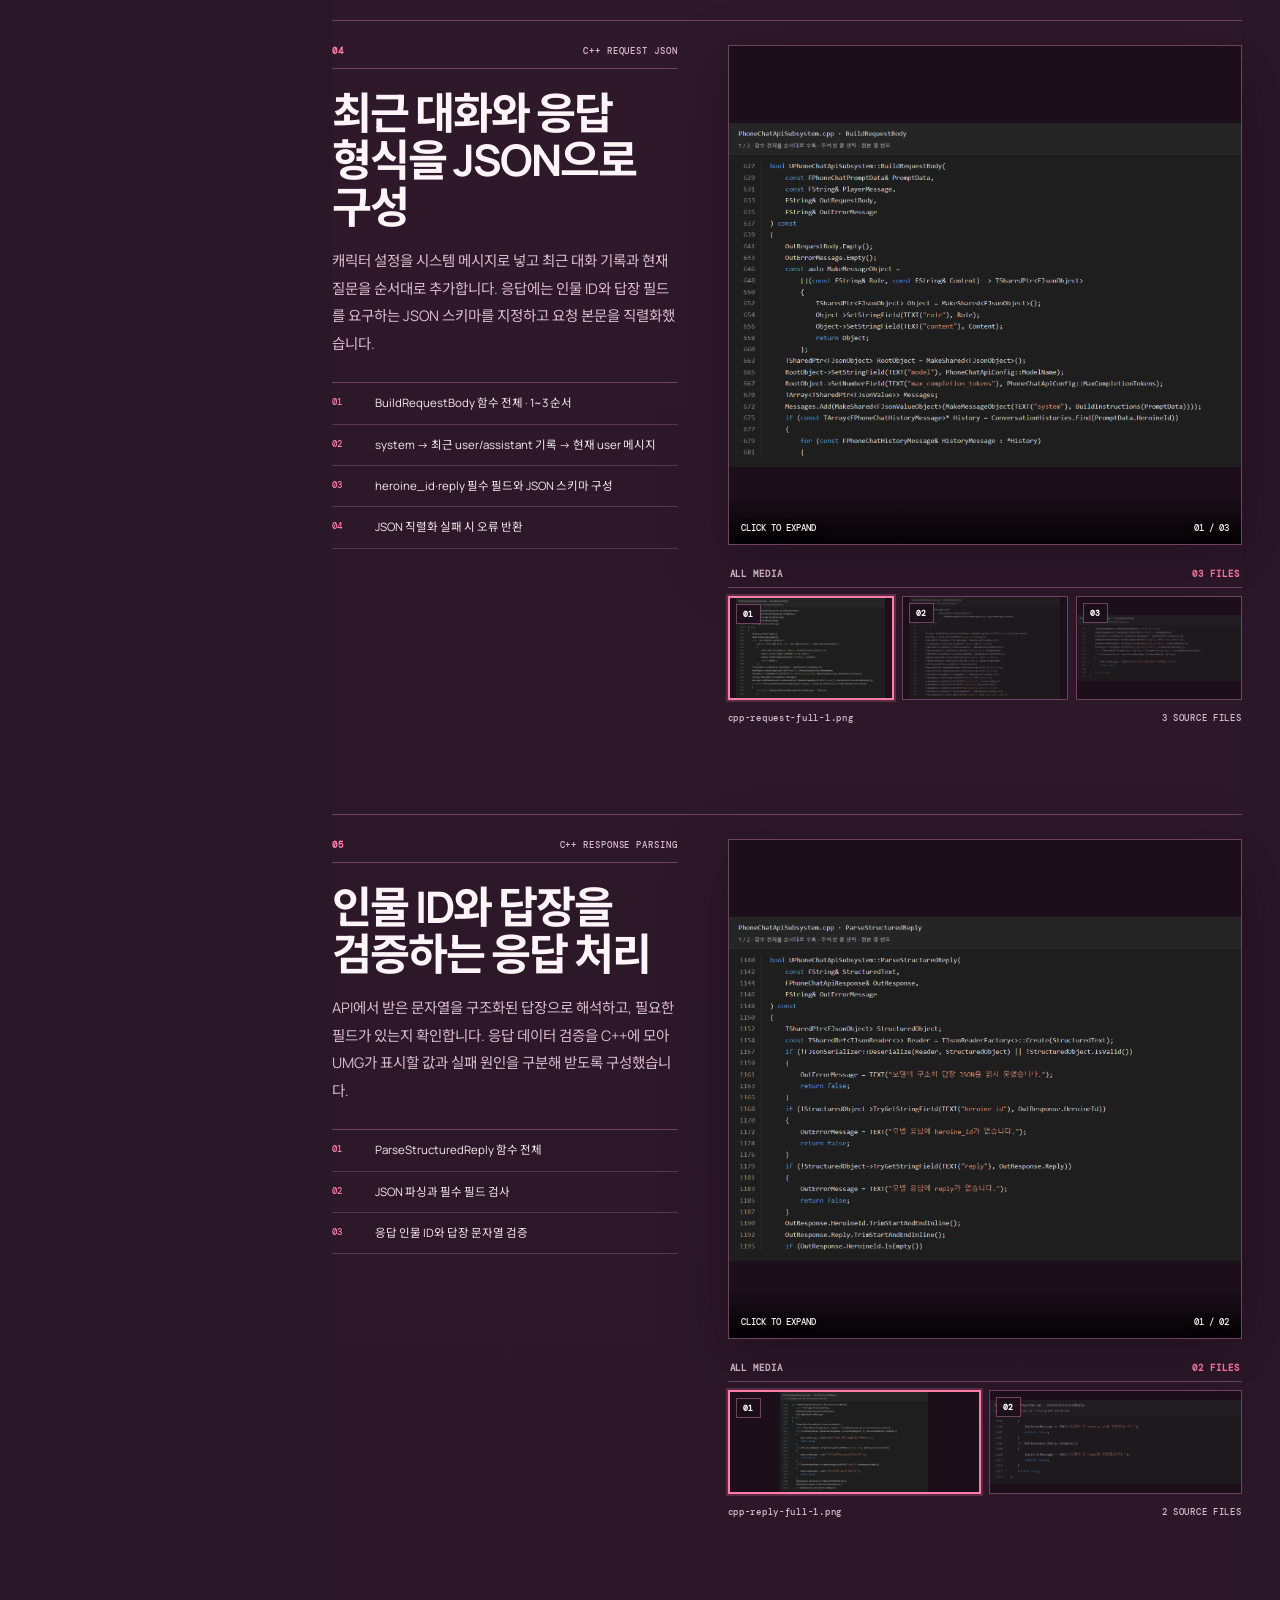
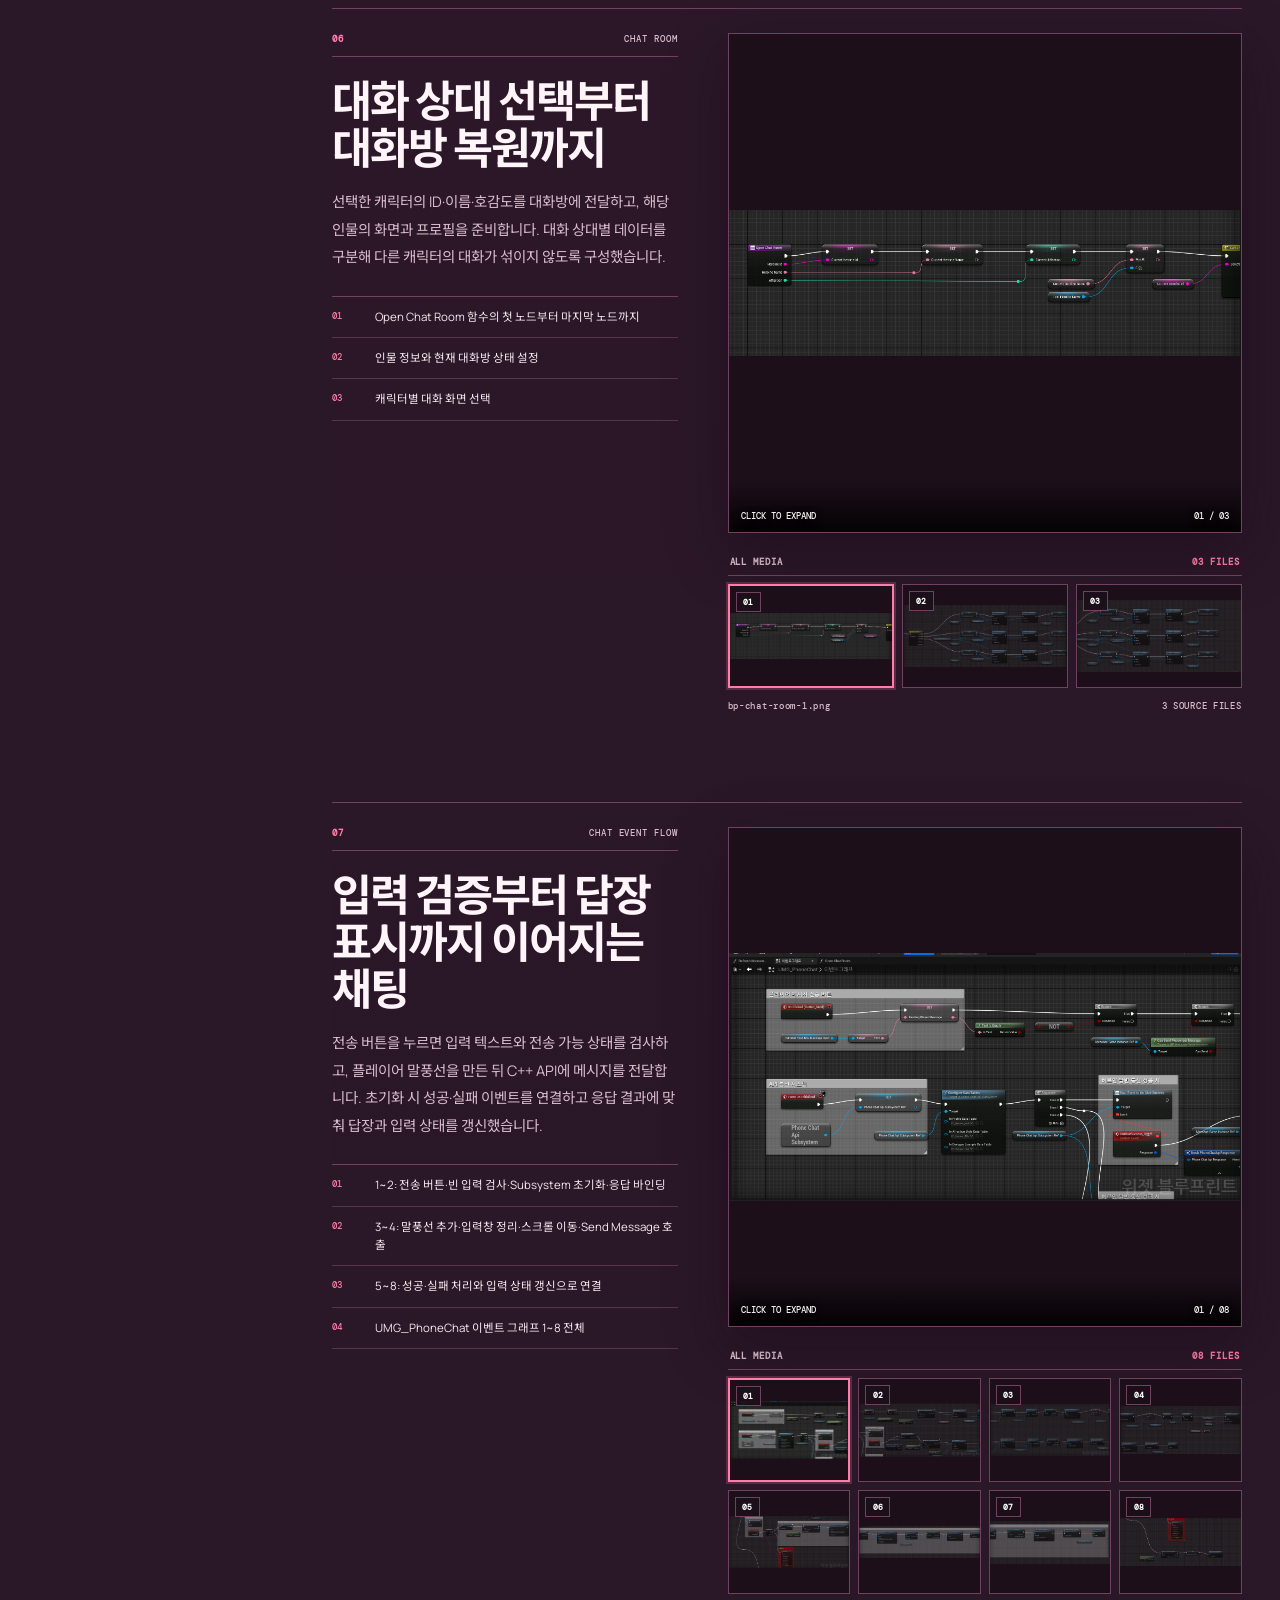
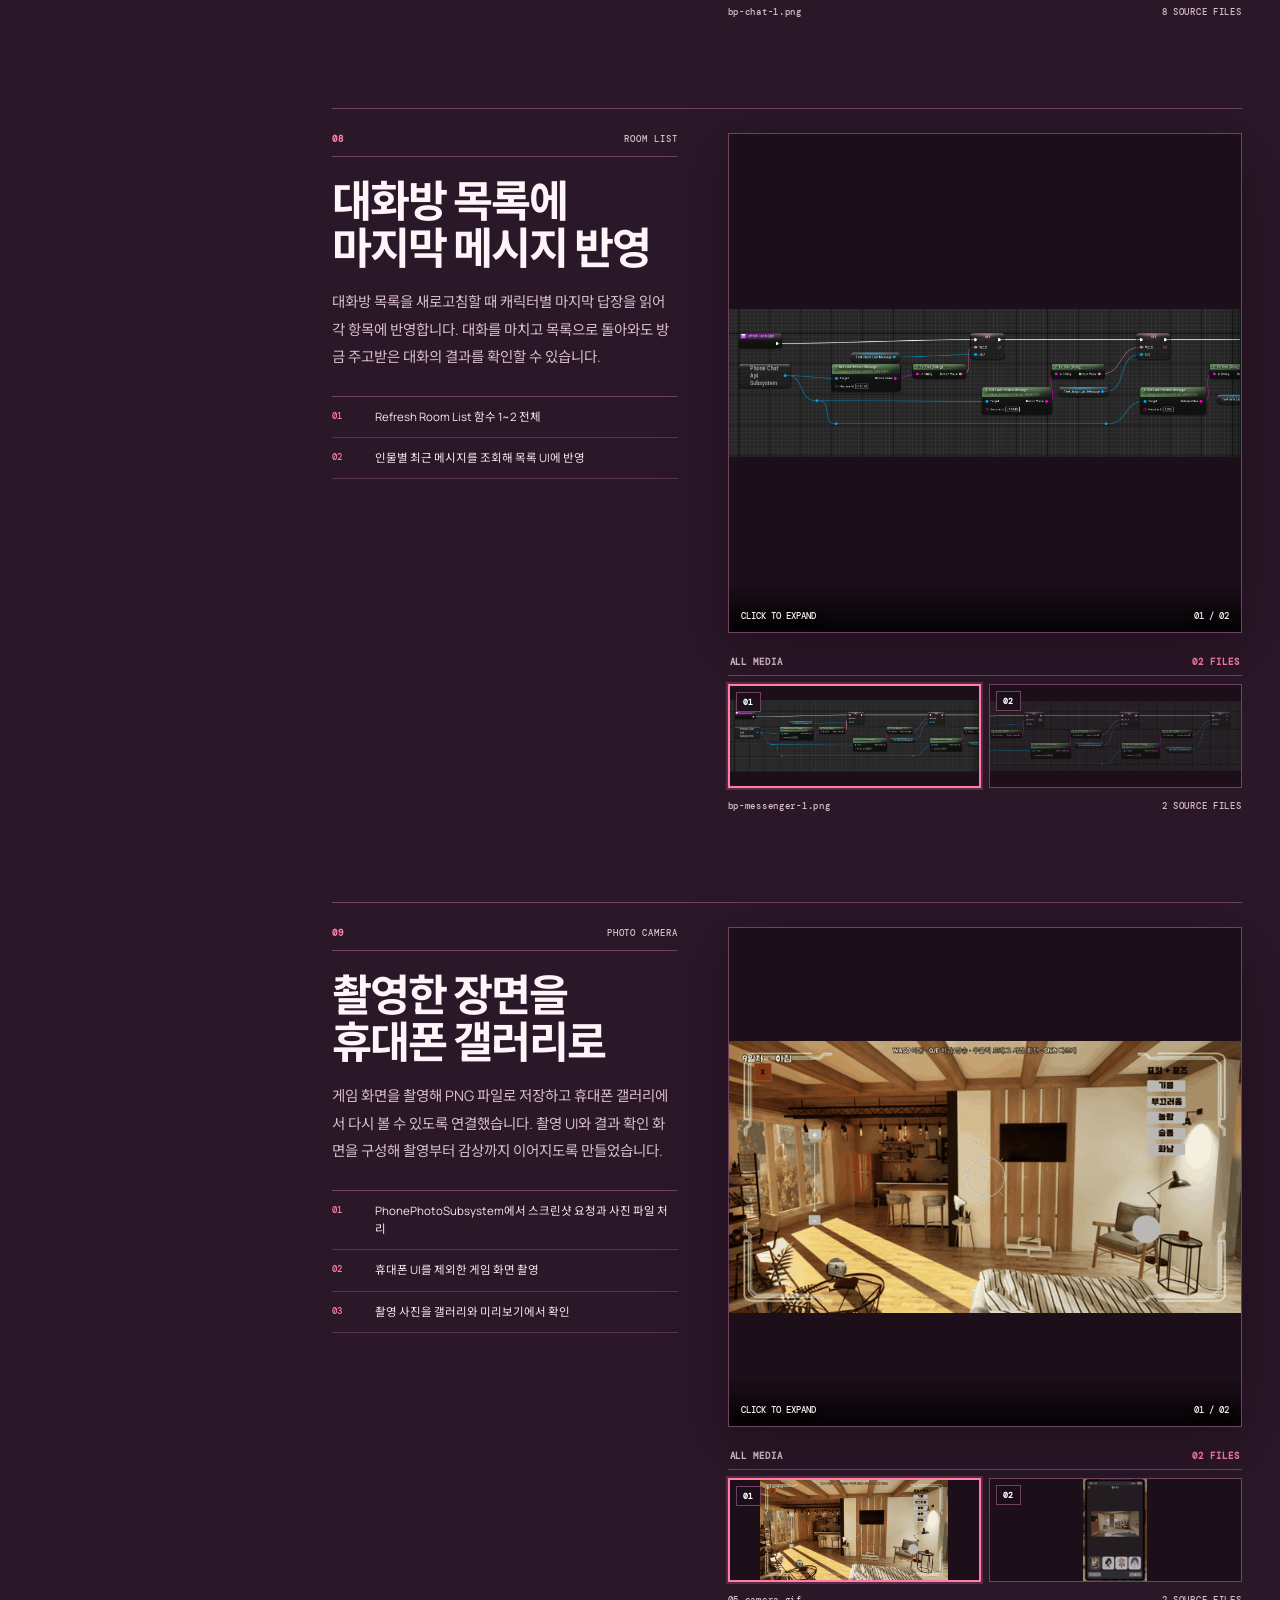
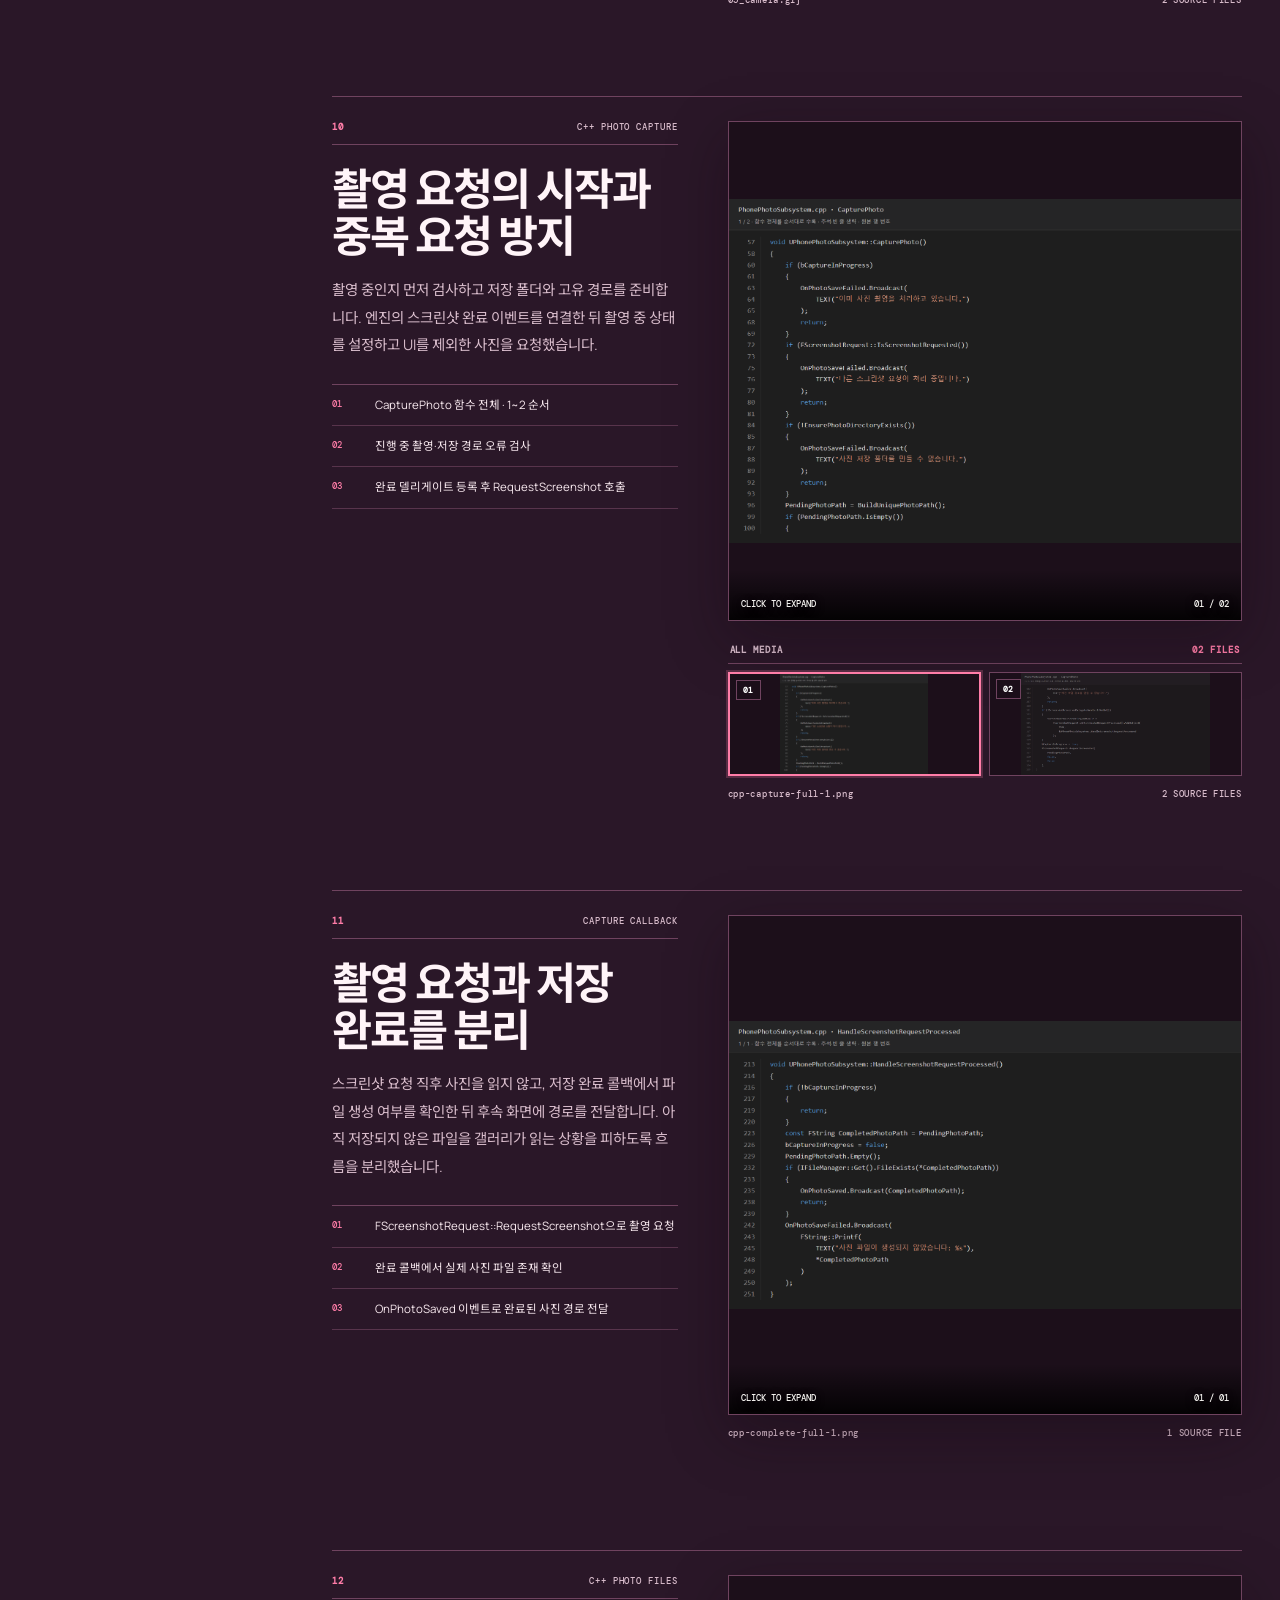
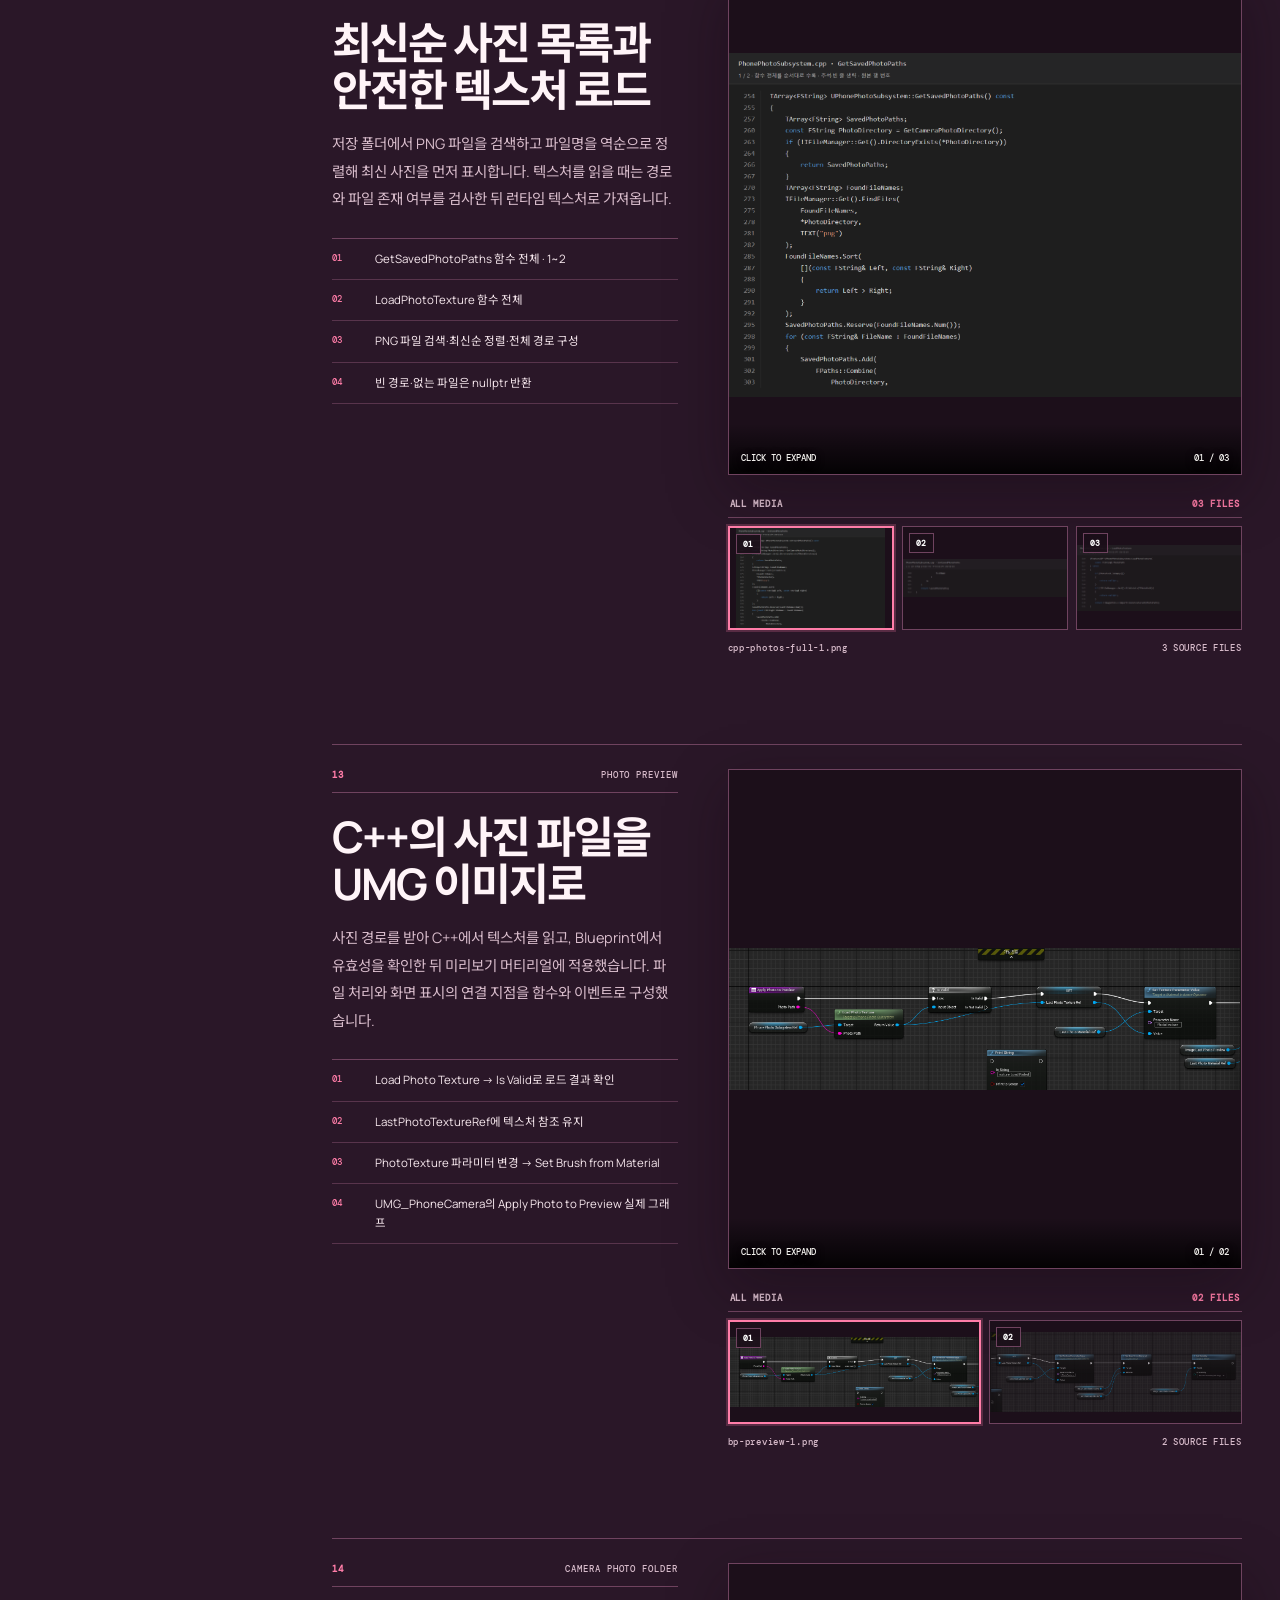
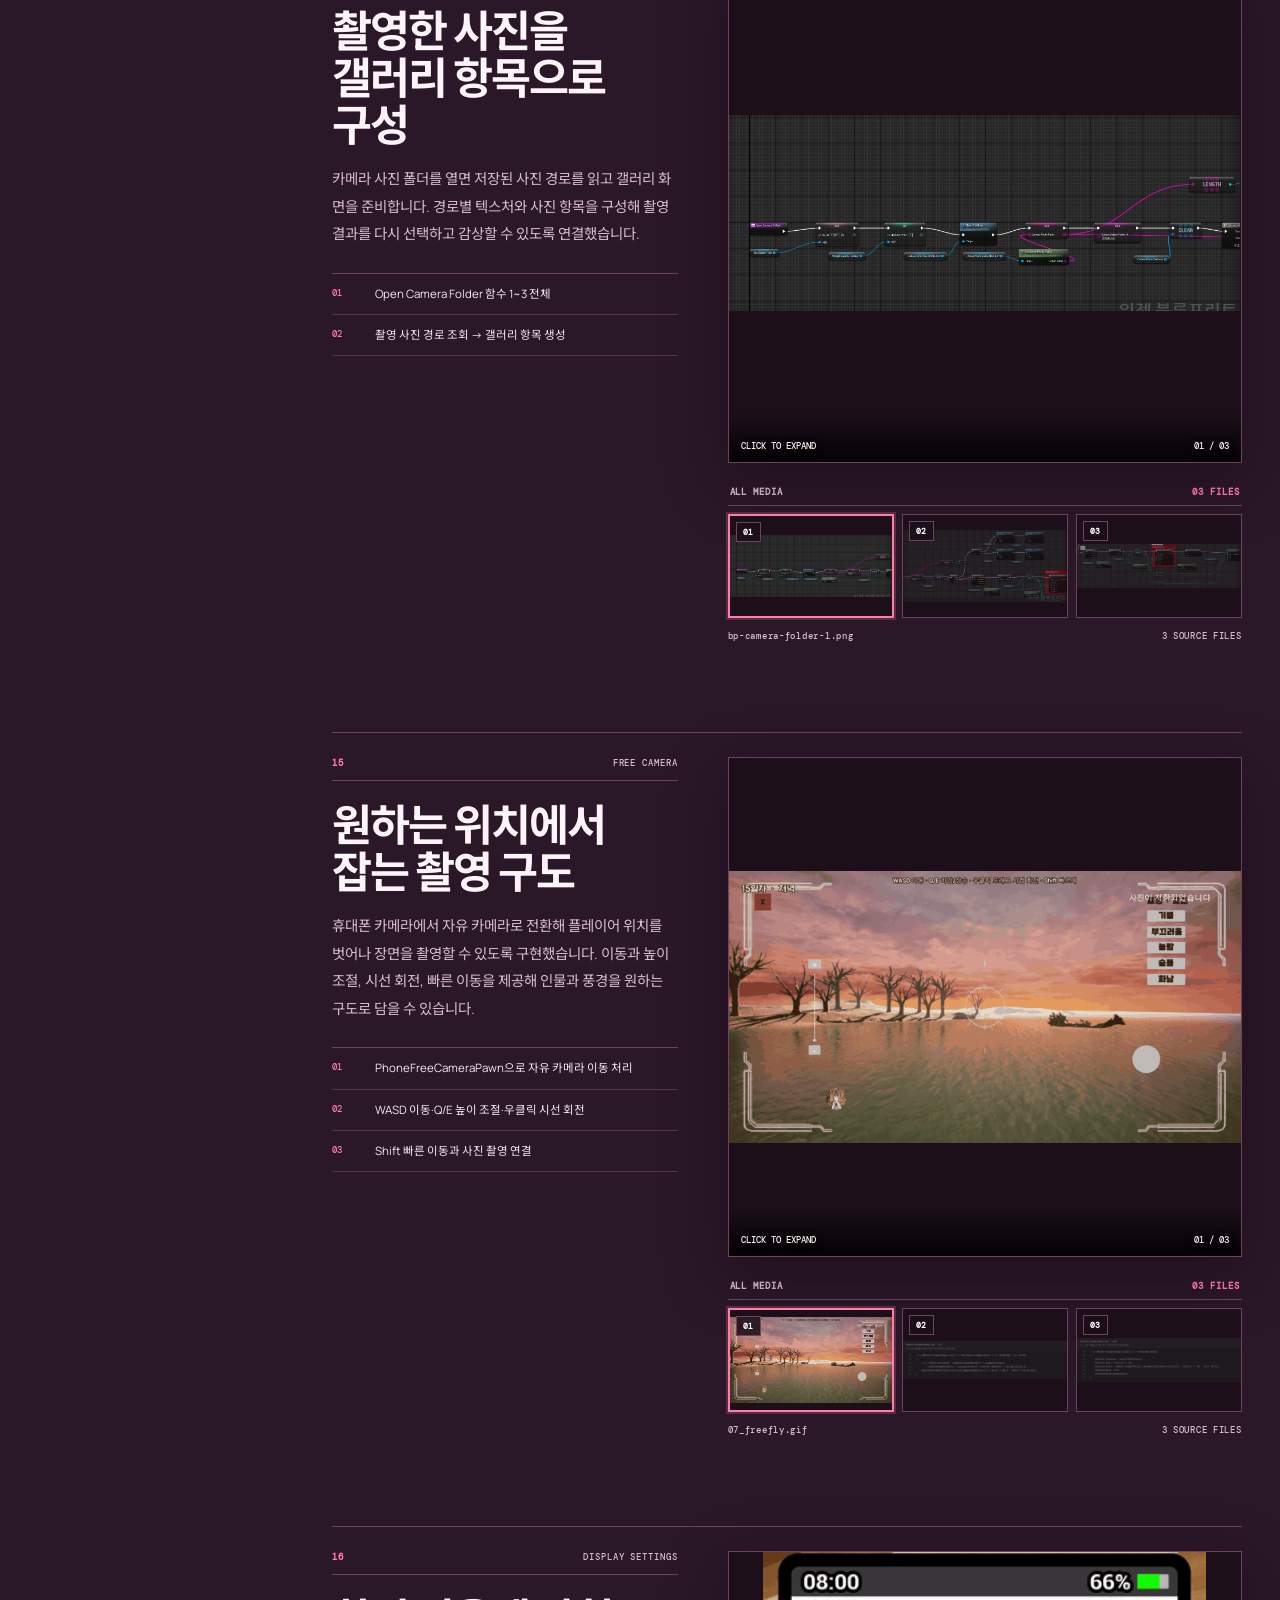
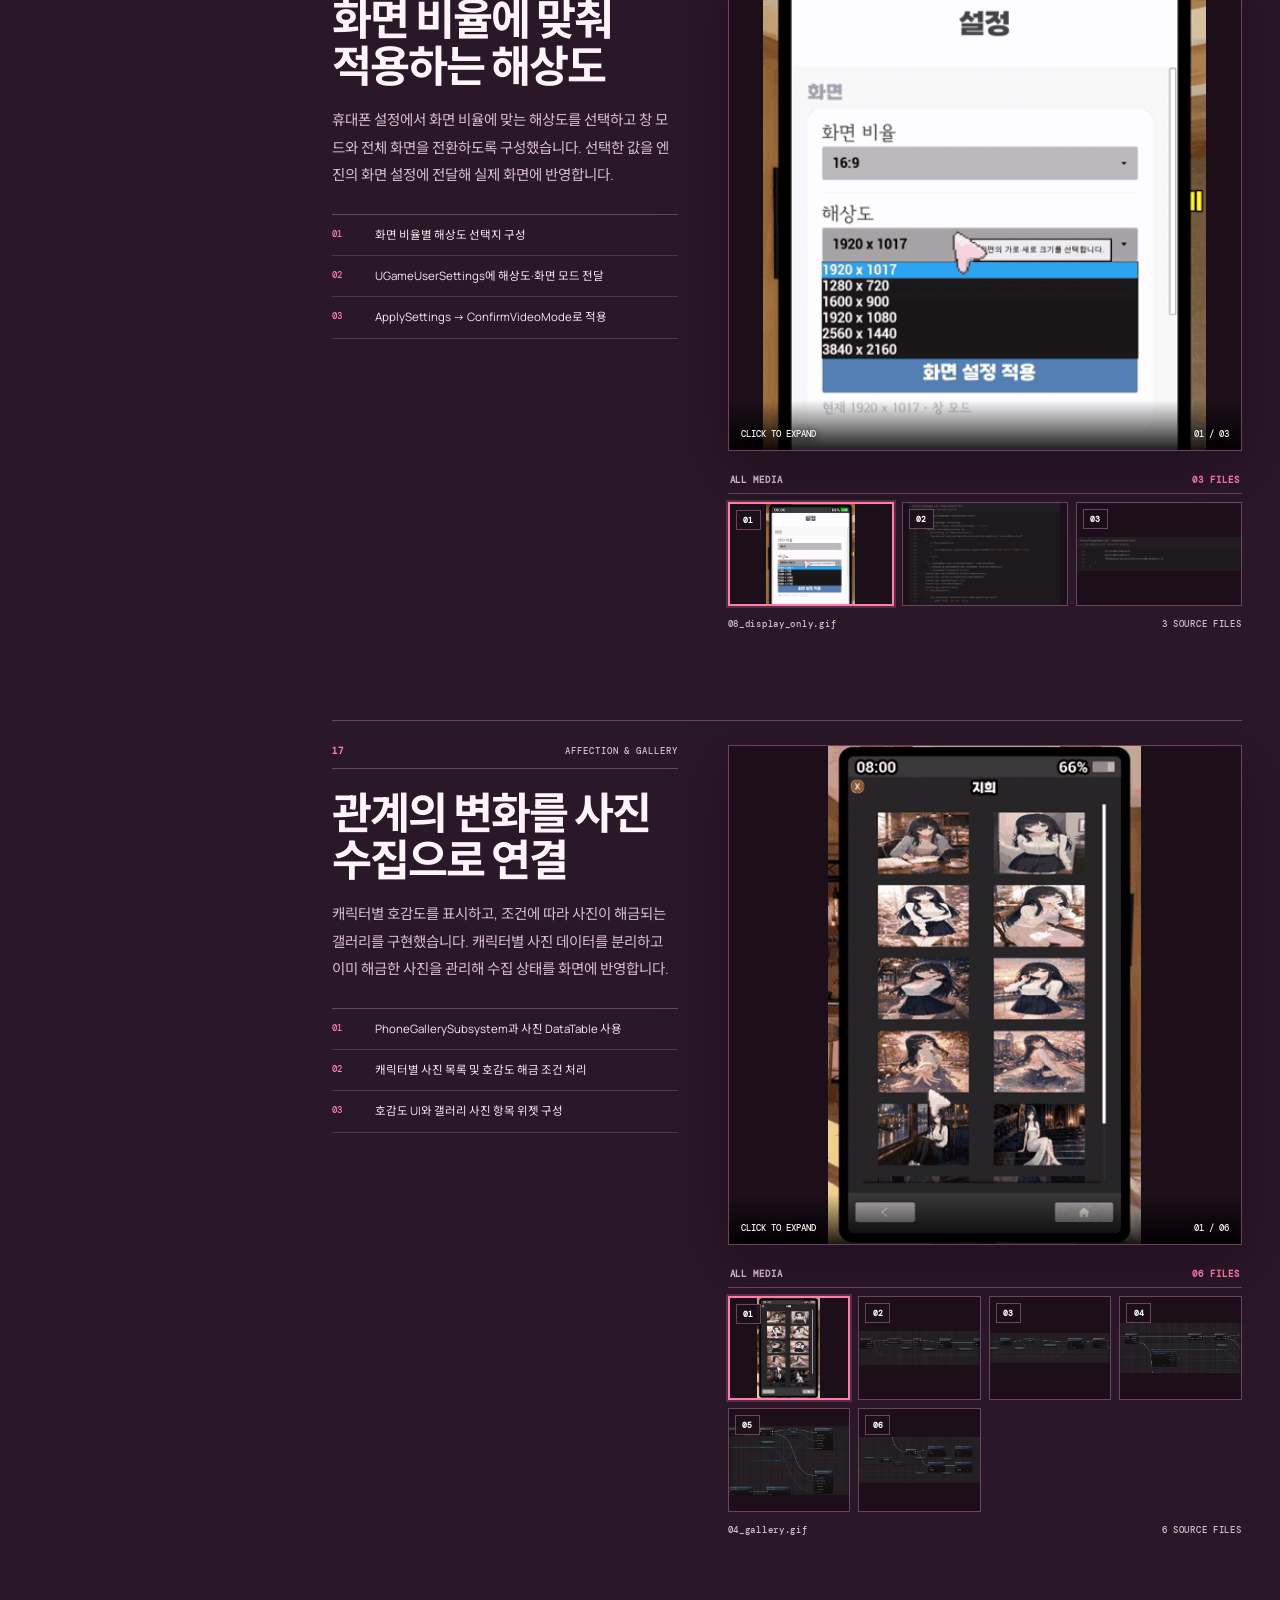
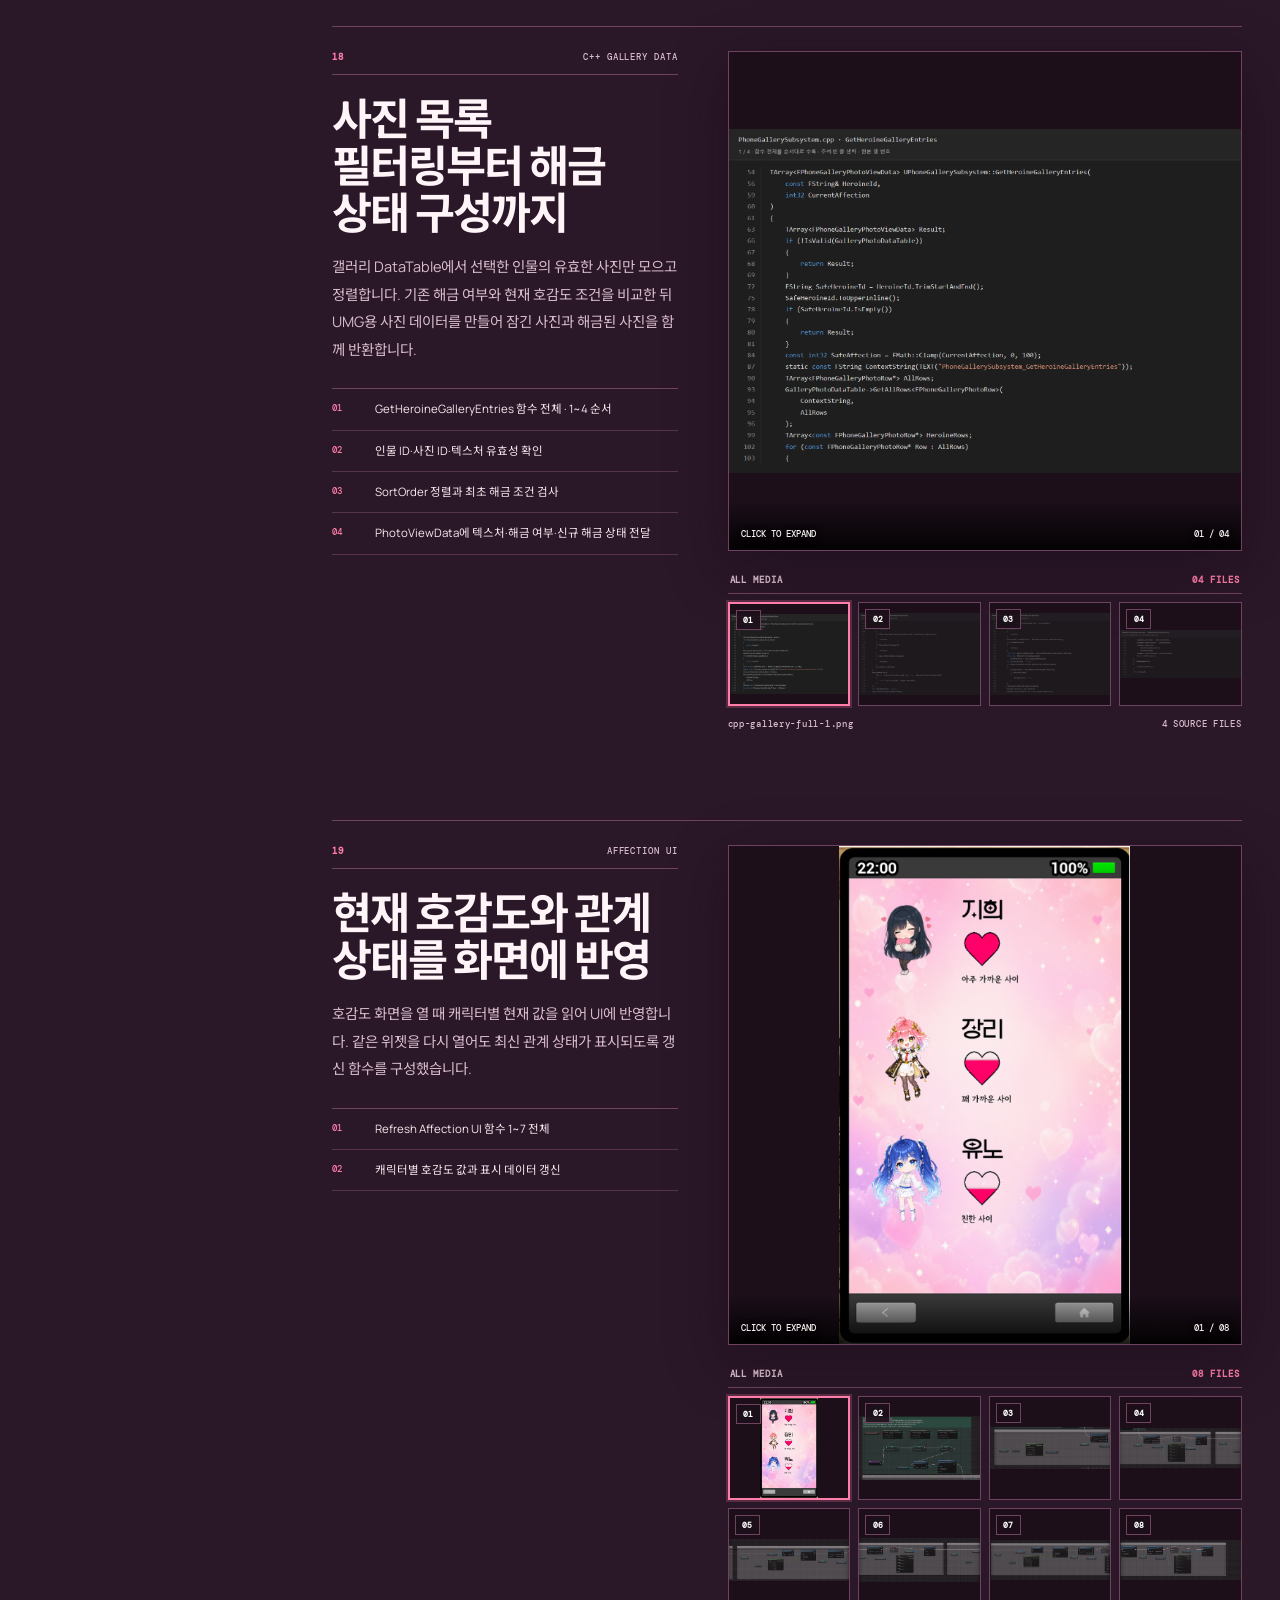
==== commit 0daadd88: "전체적으로 수정" ====
--- a/technical.html
+++ b/technical.html
@@ -37,6 +37,7 @@
           <a id="hero-demo" class="demo-link" href="#" target="_blank" rel="noopener">▶ PLAY VIDEO ON YOUTUBE ↗</a>
           <a id="hero-first-section" class="section-link" href="#section-01">TECHNICAL BREAKDOWN ↓</a>
         </div>
+        <div id="hero-video-links" class="hero-video-links" hidden></div>
       </div>
       <div class="tech-hero-media">
         <div id="hero-media-content" class="hero-media-content"></div>
--- a/technical-style.css
+++ b/technical-style.css
@@ -47,3 +47,513 @@
 @media(max-width:1050px){.tech-hero{padding-top:46px}.tech-hero-media{height:auto;aspect-ratio:16/9}.media-primary{height:470px}}
 @media(max-width:760px){html{scroll-padding-top:72px}.tech-header{height:68px;padding:0 3vw;grid-template-columns:1fr auto}.tech-header-left{gap:6px}.tech-header-left #back-showcase{display:inline-flex}.nav-btn{min-height:38px;padding:0 10px;font-size:8px}.tech-header-right select{min-height:38px;max-width:125px}.tech-hero{padding-top:40px}.tech-hero-media{height:auto;aspect-ratio:16/9}.hero-video-badge{left:8px;top:8px;padding:6px 8px}.hero-youtube-open{right:8px;top:8px;padding:7px 8px}.media-primary{height:340px}.media-thumbs{grid-template-columns:repeat(3,minmax(0,1fr))}.media-thumb{height:92px}.floating-tech-nav{right:10px;bottom:10px}.floating-tech-nav a,.floating-tech-nav button{min-height:40px;padding:0 10px}.floating-tech-nav a{max-width:165px}.technical-index{top:68px}}
 @media(max-width:480px){.tech-header-left #back-showcase{display:none}.nav-btn-primary{font-size:7.5px}.hero-actions{display:grid}.hero-actions a{width:100%}.media-primary{height:290px}.media-thumbs{grid-template-columns:repeat(2,minmax(0,1fr))}.media-thumb{height:105px}.hero-youtube-open{font-size:7px}.floating-tech-nav a{display:none}}
+
+
+/* =========================================================
+   v9 — project-specific Technical Detail color systems
+   The layout stays consistent, but every project owns a
+   distinct visual palette instead of sharing a generic
+   black/cyan developer-dashboard look.
+   ========================================================= */
+:root{
+  --tech-bg:#2a1728;
+  --tech-surface:#3a2035;
+  --tech-surface2:#47263f;
+  --tech-text:#fff4f8;
+  --tech-muted:#d9bdcc;
+  --tech-line:#6f435f;
+  --tech-accent:#ff7da8;
+  --tech-accent2:#a98cff;
+  --tech-accent-text:#2b1220;
+  --tech-header:rgba(42,23,40,.94);
+  --tech-media:#1c0f1a;
+  --tech-next:#341c31;
+  --tech-shadow:rgba(19,7,16,.34);
+  --tech-hero-bg:linear-gradient(145deg,#2a1728,#482640);
+}
+
+body{
+  background:var(--tech-bg);
+  color:var(--tech-text);
+  transition:background .35s ease,color .35s ease;
+}
+body::before{
+  content:"";
+  position:fixed;
+  inset:0;
+  z-index:-3;
+  pointer-events:none;
+  background:
+    radial-gradient(circle at 88% 12%,color-mix(in srgb,var(--tech-accent) 14%,transparent),transparent 28%),
+    radial-gradient(circle at 8% 88%,color-mix(in srgb,var(--tech-accent2) 10%,transparent),transparent 30%);
+}
+::selection{background:var(--tech-accent);color:var(--tech-accent-text)}
+.reading-progress span{background:linear-gradient(90deg,var(--tech-accent),var(--tech-accent2))}
+
+.tech-header{
+  background:var(--tech-header);
+  border-color:var(--tech-line);
+  box-shadow:0 8px 32px var(--tech-shadow);
+  color:var(--tech-text);
+}
+.tech-header-left a,.tech-header-center,.tech-header-right label{color:var(--tech-text)}
+.tech-header-center,.tech-header-right label{opacity:.66}
+.tech-header-left a:hover{color:var(--tech-accent)}
+.tech-header select{
+  border-color:var(--tech-line);
+  background:var(--tech-surface);
+  color:var(--tech-text);
+}
+.nav-btn{
+  border-color:var(--tech-line);
+  color:var(--tech-text)!important;
+}
+.nav-btn-primary{
+  background:var(--tech-accent);
+  border-color:var(--tech-accent);
+  color:var(--tech-accent-text)!important;
+}
+.nav-btn-primary:hover{
+  background:var(--tech-accent2);
+  border-color:var(--tech-accent2);
+  color:var(--tech-accent-text)!important;
+}
+.nav-btn-ghost{
+  background:var(--tech-surface);
+  color:var(--tech-text)!important;
+}
+.nav-btn-ghost:hover{
+  background:var(--tech-surface2);
+  border-color:var(--tech-accent)!important;
+}
+
+.tech-hero{
+  background:var(--tech-hero-bg);
+  border-color:var(--tech-line);
+  color:var(--tech-text);
+}
+.eyebrow{color:var(--tech-accent)}
+.hero-desc{color:var(--tech-muted)}
+.hero-tags span{
+  border-color:var(--tech-line);
+  background:color-mix(in srgb,var(--tech-surface) 80%,transparent);
+  color:var(--tech-text);
+}
+.section-link{
+  background:var(--tech-accent);
+  border-color:var(--tech-accent)!important;
+  color:var(--tech-accent-text)!important;
+}
+.section-link:hover{
+  background:var(--tech-accent2);
+  border-color:var(--tech-accent2)!important;
+}
+.tech-hero-media{
+  border-color:var(--tech-line);
+  background:var(--tech-media);
+  box-shadow:0 28px 80px var(--tech-shadow);
+}
+.hero-media-content,
+.hero-media-content img,
+.hero-youtube-frame{background:var(--tech-media)}
+.hero-video-badge:not(.video){
+  background:color-mix(in srgb,var(--tech-surface) 86%,transparent);
+  border-color:var(--tech-line);
+  color:var(--tech-text);
+}
+.hero-youtube-open{
+  background:color-mix(in srgb,var(--tech-surface) 92%,transparent);
+  border-color:var(--tech-line);
+  color:var(--tech-text);
+}
+.hero-youtube-open:hover{
+  background:var(--tech-accent);
+  border-color:var(--tech-accent);
+  color:var(--tech-accent-text);
+}
+
+.technical-layout{color:var(--tech-text)}
+.technical-index{
+  background:var(--tech-surface);
+  border-color:var(--tech-line);
+  box-shadow:0 18px 45px var(--tech-shadow);
+}
+.index-head{
+  color:var(--tech-muted);
+  border-color:var(--tech-line);
+  background:color-mix(in srgb,var(--tech-surface2) 52%,var(--tech-surface));
+}
+.technical-index nav{
+  scrollbar-color:var(--tech-accent) var(--tech-surface);
+}
+.index-link{
+  color:var(--tech-muted);
+  border-color:color-mix(in srgb,var(--tech-line) 62%,transparent);
+}
+.index-link:hover{
+  background:var(--tech-surface2);
+  color:var(--tech-text);
+}
+.index-link.active{
+  background:linear-gradient(90deg,color-mix(in srgb,var(--tech-accent) 22%,transparent),var(--tech-surface2));
+  color:var(--tech-text);
+  border-left-color:var(--tech-accent);
+}
+.index-link.active span{color:var(--tech-accent)}
+
+.tech-section{
+  border-color:var(--tech-line);
+}
+.section-number{
+  border-color:var(--tech-line);
+  color:var(--tech-muted);
+}
+.section-number b{color:var(--tech-accent)}
+.section-copy>p{color:var(--tech-muted)}
+.section-notes{border-color:var(--tech-line)}
+.section-note{
+  color:color-mix(in srgb,var(--tech-text) 78%,var(--tech-muted));
+  border-color:color-mix(in srgb,var(--tech-line) 68%,transparent);
+}
+.section-note b{color:var(--tech-accent)}
+
+.media-primary{
+  border-color:var(--tech-line);
+  background:var(--tech-media);
+  box-shadow:0 18px 55px var(--tech-shadow);
+}
+.media-primary img,.media-primary video{background:var(--tech-media)}
+.media-empty{color:var(--tech-muted)}
+.media-gallery-head{
+  border-color:var(--tech-line);
+  color:var(--tech-muted);
+}
+.media-gallery-head strong{color:var(--tech-accent)}
+.media-thumb{
+  border-color:var(--tech-line);
+  background:var(--tech-media);
+}
+.media-thumb img,.media-thumb video{background:var(--tech-media)}
+.media-thumb:hover{border-color:var(--tech-accent2)}
+.media-thumb.active{
+  border-color:var(--tech-accent);
+  box-shadow:0 0 0 2px color-mix(in srgb,var(--tech-accent) 22%,transparent);
+}
+.thumb-index{
+  background:color-mix(in srgb,var(--tech-media) 88%,transparent);
+  border-color:var(--tech-line);
+  color:#fff;
+}
+.media-caption{color:var(--tech-muted)}
+
+.next-project-section{
+  background:var(--tech-next);
+  border-color:var(--tech-line);
+  color:var(--tech-text);
+}
+.next-actions a,.next-actions button{
+  border-color:var(--tech-line);
+  color:var(--tech-text);
+}
+.next-actions a{background:var(--tech-surface)}
+.next-actions a:hover{
+  border-color:var(--tech-accent);
+  color:var(--tech-accent);
+}
+.next-actions button{
+  background:var(--tech-accent);
+  border-color:var(--tech-accent);
+  color:var(--tech-accent-text);
+}
+.next-actions button:hover{
+  background:var(--tech-accent2);
+  border-color:var(--tech-accent2);
+}
+
+.floating-tech-nav a,.floating-tech-nav button{
+  border-color:var(--tech-line);
+  background:var(--tech-surface);
+  color:var(--tech-text);
+  box-shadow:0 12px 28px var(--tech-shadow);
+}
+.floating-tech-nav a{
+  background:var(--tech-accent);
+  border-color:var(--tech-accent);
+  color:var(--tech-accent-text);
+}
+.floating-tech-nav button:hover{
+  background:var(--tech-accent2);
+  border-color:var(--tech-accent2);
+  color:var(--tech-accent-text);
+}
+.floating-tech-nav a:hover{
+  background:var(--tech-accent2);
+  border-color:var(--tech-accent2);
+}
+
+/* Each project gets a different atmosphere, not merely a different accent color. */
+body[data-project="arcana"] .technical-content{
+  background:linear-gradient(180deg,rgba(255,125,168,.035),transparent 22%);
+}
+body[data-project="rpg"] .technical-content{
+  background:
+    linear-gradient(rgba(91,61,31,.055) 1px,transparent 1px),
+    linear-gradient(90deg,rgba(91,61,31,.055) 1px,transparent 1px);
+  background-size:34px 34px;
+}
+body[data-project="soul"] .technical-content{
+  background:linear-gradient(180deg,rgba(228,96,73,.045),transparent 18%);
+}
+body[data-project="network"] .technical-content{
+  background:
+    linear-gradient(rgba(100,216,255,.045) 1px,transparent 1px),
+    linear-gradient(90deg,rgba(100,216,255,.045) 1px,transparent 1px);
+  background-size:46px 46px;
+}
+body[data-project="vr"] .technical-content{
+  background:radial-gradient(circle at 75% 18%,rgba(216,143,207,.10),transparent 28%);
+}
+body[data-project="monkey"] .technical-content{
+  background:repeating-linear-gradient(-12deg,rgba(117,139,40,.045) 0,rgba(117,139,40,.045) 2px,transparent 2px,transparent 28px);
+}
+body[data-project="draw"] .technical-content{
+  background:
+    radial-gradient(circle at 9% 15%,rgba(221,89,65,.09),transparent 18%),
+    radial-gradient(circle at 88% 35%,rgba(118,88,214,.07),transparent 19%);
+}
+
+/* Light project themes need explicit contrast fixes. */
+body[data-project="rpg"] .media-primary-meta,
+body[data-project="vr"] .media-primary-meta,
+body[data-project="monkey"] .media-primary-meta,
+body[data-project="draw"] .media-primary-meta,
+body[data-project="rpg"] .hero-media-meta,
+body[data-project="vr"] .hero-media-meta,
+body[data-project="monkey"] .hero-media-meta,
+body[data-project="draw"] .hero-media-meta{
+  color:#fff;
+}
+body[data-project="rpg"] .tech-noise,
+body[data-project="vr"] .tech-noise,
+body[data-project="monkey"] .tech-noise,
+body[data-project="draw"] .tech-noise{
+  mix-blend-mode:multiply;
+  opacity:.035;
+}
+
+@media(max-width:760px){
+  .technical-index{
+    background:var(--tech-surface);
+    border-color:var(--tech-line);
+  }
+  .technical-index nav{border-color:var(--tech-line)}
+  .index-link{border-color:var(--tech-line)}
+  .index-link.active{
+    border-bottom-color:var(--tech-accent);
+    background:var(--tech-surface2);
+  }
+}
+
+
+/* =========================================================
+   v10 — Network gameplay video presentation
+   ========================================================= */
+.hero-video-links{
+  margin-top:18px;
+  border:1px solid var(--tech-line);
+  background:color-mix(in srgb,var(--tech-surface) 82%,transparent);
+  box-shadow:0 14px 36px var(--tech-shadow);
+}
+.hero-video-links[hidden]{display:none}
+.hero-video-links-head{
+  display:flex;
+  align-items:center;
+  justify-content:space-between;
+  gap:15px;
+  padding:10px 12px;
+  border-bottom:1px solid var(--tech-line);
+  font:500 9px "DM Mono",monospace;
+  letter-spacing:.1em;
+  color:var(--tech-muted);
+}
+.hero-video-links-head strong{color:var(--tech-accent)}
+.hero-video-link-grid{
+  display:grid;
+  grid-template-columns:1fr 1fr;
+}
+.hero-video-link{
+  min-height:74px;
+  display:grid;
+  grid-template-columns:34px 1fr auto;
+  gap:10px;
+  align-items:center;
+  padding:12px;
+  color:var(--tech-text);
+  text-decoration:none;
+  border-right:1px solid var(--tech-line);
+  border-bottom:1px solid var(--tech-line);
+  transition:background .18s ease,transform .18s ease;
+}
+.hero-video-link:nth-child(2n){border-right:0}
+.hero-video-link:nth-last-child(-n+2){border-bottom:0}
+.hero-video-link:hover{
+  background:var(--tech-surface2);
+  transform:translateY(-1px);
+}
+.hero-video-link.featured{
+  background:color-mix(in srgb,var(--tech-accent) 16%,var(--tech-surface));
+}
+.hero-video-link-index{
+  width:30px;height:30px;
+  display:grid;place-items:center;
+  border:1px solid var(--tech-line);
+  font:600 9px "DM Mono",monospace;
+  color:var(--tech-accent);
+}
+.hero-video-link small{
+  display:block;
+  margin-bottom:4px;
+  color:var(--tech-muted);
+  font:500 8px "DM Mono",monospace;
+  letter-spacing:.08em;
+}
+.hero-video-link strong{font-size:11px}
+.hero-video-link>b{color:var(--tech-accent);font-size:14px}
+
+.network-video-panel{
+  border:1px solid var(--tech-line);
+  background:var(--tech-surface);
+  box-shadow:0 18px 55px var(--tech-shadow);
+}
+.network-video-panel-head{
+  padding:13px 15px;
+  display:flex;
+  justify-content:space-between;
+  gap:14px;
+  border-bottom:1px solid var(--tech-line);
+  font:500 9px "DM Mono",monospace;
+  letter-spacing:.11em;
+  color:var(--tech-muted);
+}
+.network-video-panel-head strong{color:var(--tech-accent)}
+.network-video-panel>p{
+  margin:0;
+  padding:17px 15px;
+  color:var(--tech-muted);
+  line-height:1.7;
+  font-size:13px;
+  border-bottom:1px solid var(--tech-line);
+}
+.network-video-list{display:grid}
+.network-video-list a{
+  min-height:86px;
+  display:grid;
+  grid-template-columns:38px 1fr auto;
+  gap:13px;
+  align-items:center;
+  padding:14px 15px;
+  color:var(--tech-text);
+  text-decoration:none;
+  border-bottom:1px solid var(--tech-line);
+  transition:background .18s ease,padding-left .18s ease;
+}
+.network-video-list a:last-child{border-bottom:0}
+.network-video-list a:hover{
+  background:var(--tech-surface2);
+  padding-left:20px;
+}
+.network-video-list a.primary{
+  background:linear-gradient(90deg,color-mix(in srgb,var(--tech-accent) 20%,var(--tech-surface)),var(--tech-surface));
+}
+.network-video-list a>span{
+  width:34px;height:34px;
+  display:grid;place-items:center;
+  border:1px solid var(--tech-line);
+  color:var(--tech-accent);
+  font:600 9px "DM Mono",monospace;
+}
+.network-video-list small{
+  display:block;
+  color:var(--tech-muted);
+  margin-bottom:4px;
+  font:500 8px "DM Mono",monospace;
+  letter-spacing:.08em;
+}
+.network-video-list strong{font-size:15px}
+.network-video-list a>b{
+  font:700 10px "DM Mono",monospace;
+  color:var(--tech-accent);
+  white-space:nowrap;
+}
+
+@media(max-width:760px){
+  .hero-video-link-grid{grid-template-columns:1fr}
+  .hero-video-link,
+  .hero-video-link:nth-child(2n),
+  .hero-video-link:nth-last-child(-n+2){
+    border-right:0;
+    border-bottom:1px solid var(--tech-line);
+  }
+  .hero-video-link:last-child{border-bottom:0}
+  .network-video-list a{
+    grid-template-columns:34px 1fr;
+  }
+  .network-video-list a>b{
+    grid-column:2;
+    justify-self:start;
+  }
+}
+
+
+/* =========================================================
+   v11 — unify video placement with Project Preview
+   The embedded player is the primary video control.
+   ========================================================= */
+#hero-demo{display:none!important}
+.hero-actions{margin-top:24px}
+.hero-youtube-open{
+  background:rgba(8,9,12,.72)!important;
+  color:#fff!important;
+  border:1px solid rgba(255,255,255,.42)!important;
+  backdrop-filter:blur(8px);
+}
+.hero-youtube-open:hover{background:#fff!important;color:#111!important;border-color:#fff!important}
+
+
+/* =========================================================
+   v12 — mobile technical-page scroll stability
+   ========================================================= */
+@media(max-width:760px){
+  /* Keep the document's vertical momentum fully native. */
+  body{
+    overscroll-behavior-y:auto;
+    -webkit-overflow-scrolling:touch;
+  }
+
+  /* The sticky index may scroll horizontally, but must not
+     create vertical snap/restore behavior. */
+  .technical-index nav{
+    scroll-snap-type:none !important;
+    overscroll-behavior-x:contain;
+    scroll-behavior:smooth;
+  }
+
+  .tech-section{
+    scroll-snap-align:none !important;
+    scroll-margin-top:118px;
+  }
+
+  /* Section text is deliberately non-sticky on touch layouts. */
+  .section-copy{
+    position:static !important;
+    top:auto !important;
+  }
+}
+
+@media(pointer:coarse){
+  .technical-content,
+  .tech-section{
+    scroll-snap-type:none !important;
+    scroll-snap-align:none !important;
+  }
+}
